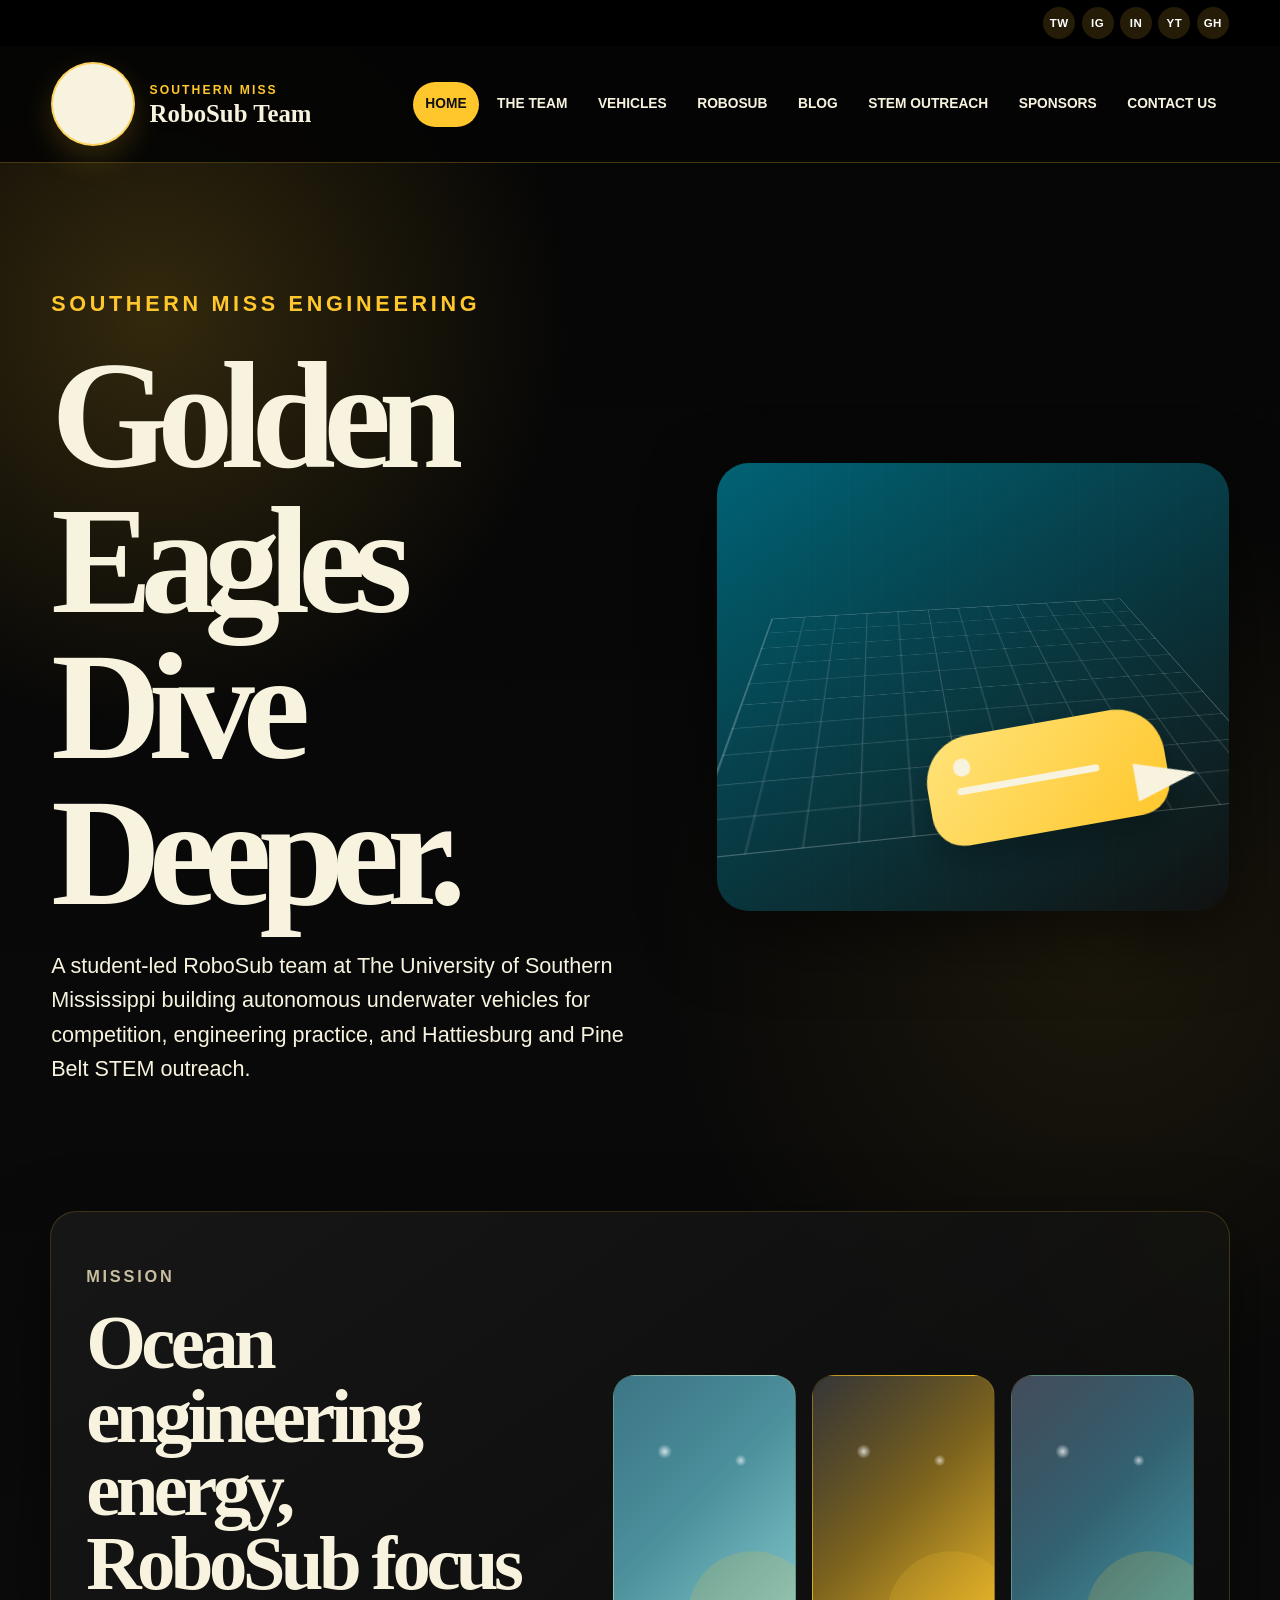
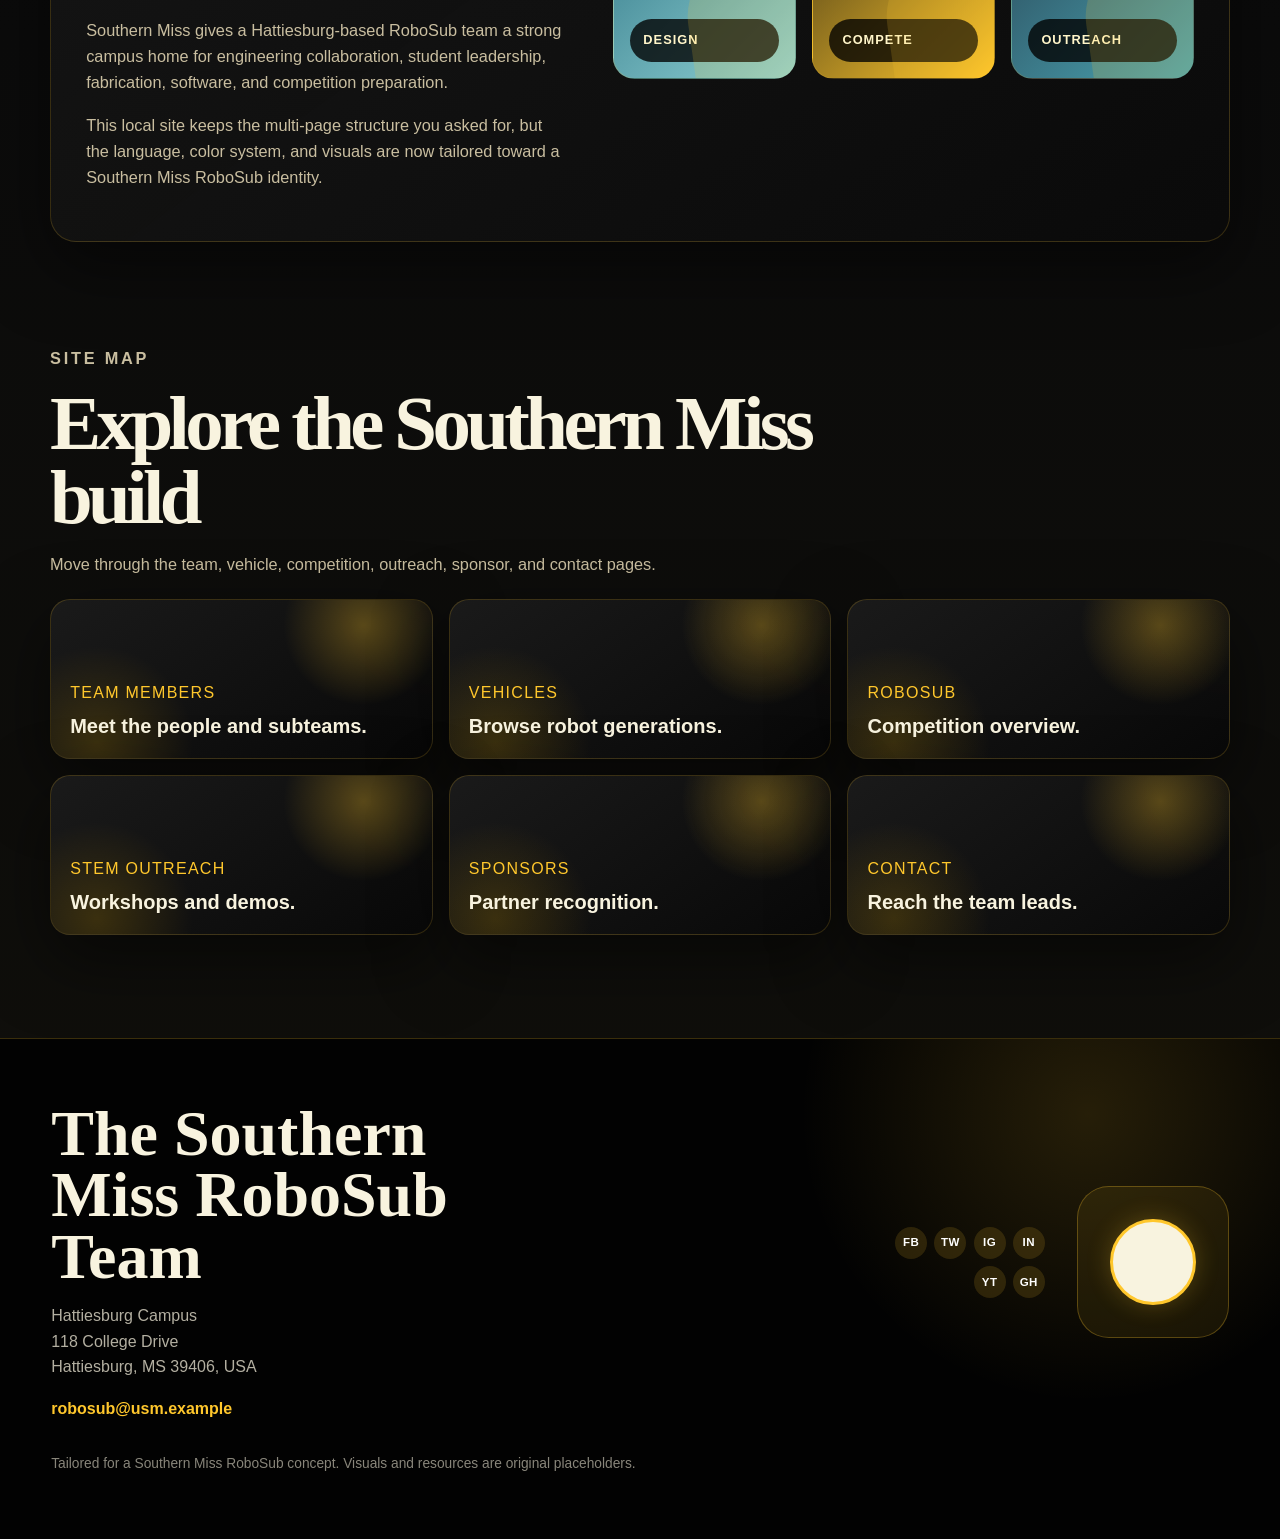
==== index.html @ 74eb5251 "Initial Southern Miss RoboSub website" ====
<!DOCTYPE html>
<html lang="en">
<head>
  <meta charset="UTF-8">
  <meta name="viewport" content="width=device-width, initial-scale=1.0">
  <title>Home | Southern Miss RoboSub Team</title>
  <link rel="icon" type="image/png" href="assets/usm-robotics-favicon.png">
  <link rel="apple-touch-icon" href="assets/usm-robotics-favicon.png">
  <link rel="stylesheet" href="CSS/style.css">
</head>
<body>
  <header class="site-header">
    <div class="social-strip" aria-label="Social links">
      <a href="#" aria-label="Twitter">TW</a>
      <a href="#" aria-label="Instagram">IG</a>
      <a href="#" aria-label="LinkedIn">IN</a>
      <a href="#" aria-label="YouTube">YT</a>
      <a href="#" aria-label="GitHub">GH</a>
    </div>
    <div class="brand-bar">
      <a class="brand" href="index.html">
        <span class="brand-mark"><img src="assets/usm-robotics-logo.png" alt="Robotics and Intelligence Machines Club logo"></span>
        <span><span class="brand-kicker">Southern Miss</span><span class="brand-name">RoboSub Team</span></span>
      </a>
      <nav class="main-nav" aria-label="Primary navigation">
        <a class="active" href="index.html">Home</a>
        <div class="nav-group">
          <a href="team.html">The Team</a>
          <div class="dropdown">
            <a href="team.html">Team Members</a>
            <a href="mechanical.html">Mechanical Team</a>
            <a href="navionics.html">Navionics Team</a>
            <a href="software.html">Software Team</a>
            <a href="business.html">Business Team</a>
          </div>
        </div>
        <a href="vehicles.html">Vehicles</a>
        <a href="robosub.html">RoboSub</a>
        <a href="blog.html">Blog</a>
        <a href="stem-outreach.html">STEM Outreach</a>
        <a href="sponsors.html">Sponsors</a>
        <a href="contact.html">Contact Us</a>
      </nav>
    </div>
  </header>

  <main>
    <section class="hero">
      <div class="hero-copy">
        <p class="eyebrow">Southern Miss engineering</p>
        <h1>Golden Eagles Dive Deeper.</h1>
        <p>A student-led RoboSub team at The University of Southern Mississippi building autonomous underwater vehicles for competition, engineering practice, and Hattiesburg and Pine Belt STEM outreach.</p>
      </div>
      <div class="hero-panel" aria-hidden="true">
        <div class="pool-grid"></div>
        <div class="submarine-card"><span class="sub-dot"></span><span class="sub-line"></span><span class="sub-fin"></span></div>
      </div>
    </section>

    <section class="content-section intro-section">
      <div class="section-copy">
        <p class="eyebrow">Mission</p>
        <h2>Ocean engineering energy, RoboSub focus</h2>
        <p>Southern Miss gives a Hattiesburg-based RoboSub team a strong campus home for engineering collaboration, student leadership, fabrication, software, and competition preparation.</p>
        <p>This local site keeps the multi-page structure you asked for, but the language, color system, and visuals are now tailored toward a Southern Miss RoboSub identity.</p>
      </div>
      <div class="feature-grid" aria-label="Team focus areas">
        <article class="feature-card image-card image-card-a"><span>Design</span></article>
        <article class="feature-card image-card image-card-b"><span>Compete</span></article>
        <article class="feature-card image-card image-card-c"><span>Outreach</span></article>
      </div>
    </section>

    <section class="gallery-section">
      <div class="gallery-intro">
        <p class="eyebrow">Site map</p>
        <h2>Explore the Southern Miss build</h2>
        <p>Move through the team, vehicle, competition, outreach, sponsor, and contact pages.</p>
      </div>
      <div class="page-card-grid">
        <a class="page-card" href="team.html"><span>Team Members</span><strong>Meet the people and subteams.</strong></a>
        <a class="page-card" href="vehicles.html"><span>Vehicles</span><strong>Browse robot generations.</strong></a>
        <a class="page-card" href="robosub.html"><span>RoboSub</span><strong>Competition overview.</strong></a>
        <a class="page-card" href="stem-outreach.html"><span>STEM Outreach</span><strong>Workshops and demos.</strong></a>
        <a class="page-card" href="sponsors.html"><span>Sponsors</span><strong>Partner recognition.</strong></a>
        <a class="page-card" href="contact.html"><span>Contact</span><strong>Reach the team leads.</strong></a>
      </div>
    </section>
  </main>

  <footer class="site-footer">
    <div class="footer-card">
      <div>
        <h2>The Southern Miss RoboSub Team</h2>
        <address>Hattiesburg Campus<br>118 College Drive<br>Hattiesburg, MS 39406, USA</address>
        <a href="mailto:robosub@usm.example">robosub@usm.example</a>
      </div>
      <div class="footer-socials" aria-label="Footer social links">
        <a href="#">FB</a><a href="#">TW</a><a href="#">IG</a><a href="#">IN</a><a href="#">YT</a><a href="#">GH</a>
      </div>
      <div class="footer-logo" aria-hidden="true"><span></span></div>
    </div>
    <p class="credit">Tailored for a Southern Miss RoboSub concept. Visuals and resources are original placeholders.</p>
  </footer>
</body>
</html>
---- CSS/style.css ----
:root {
  --ink: #f8f3df;
  --muted: #c9bea0;
  --paper: #0b0b0b;
  --panel: #181818;
  --red: #ffc72c;
  --red-deep: #b88a00;
  --blue: #2d2a1f;
  --aqua: #f5d86a;
  --gold: #ffc72c;
  --shadow: 0 24px 70px rgba(0, 0, 0, 0.5);
  --radius: 26px;
  --font-display: "Georgia Pro", Georgia, "Times New Roman", serif;
  --font-tech: "Bahnschrift", "Aptos Display", "Trebuchet MS", sans-serif;
  --font-body: "Aptos", "Segoe UI", "Trebuchet MS", sans-serif;
}

* {
  box-sizing: border-box;
}

html {
  scroll-behavior: smooth;
}

body {
  margin: 0;
  color: var(--ink);
  font-family: var(--font-body);
  background:
    radial-gradient(circle at 12% 10%, rgba(255, 199, 44, 0.18), transparent 26rem),
    radial-gradient(circle at 86% 30%, rgba(255, 199, 44, 0.08), transparent 28rem),
    linear-gradient(180deg, #050505 0%, var(--paper) 52%, #11100b 100%);
  line-height: 1.6;
}

a {
  color: inherit;
  text-decoration: none;
}

.site-header {
  position: sticky;
  top: 0;
  z-index: 20;
  background: rgba(5, 5, 5, 0.92);
  border-bottom: 1px solid rgba(255, 199, 44, 0.26);
  backdrop-filter: blur(18px);
}

.social-strip {
  display: flex;
  justify-content: flex-end;
  gap: 0.4rem;
  padding: 0.45rem clamp(1rem, 4vw, 4.5rem);
  background: #000000;
}

.social-strip a,
.footer-socials a {
  display: grid;
  width: 2rem;
  height: 2rem;
  place-items: center;
  border-radius: 999px;
  color: white;
  font-family: var(--font-tech);
  font-size: 0.72rem;
  font-weight: 700;
  letter-spacing: 0.04em;
  background: rgba(255, 199, 44, 0.14);
  transition: transform 160ms ease, background 160ms ease;
}

.social-strip a:hover,
.footer-socials a:hover {
  transform: translateY(-2px);
  background: var(--red);
  color: #080808;
}

.brand-bar {
  display: flex;
  align-items: center;
  justify-content: space-between;
  gap: 2rem;
  padding: 1rem clamp(1rem, 4vw, 4.5rem);
}

.brand {
  display: flex;
  align-items: center;
  gap: 0.9rem;
  min-width: 16rem;
}

.brand-mark {
  position: relative;
  display: block;
  flex: 0 0 auto;
  width: 5.25rem;
  height: 5.25rem;
  overflow: hidden;
  border: 2px solid rgba(255, 199, 44, 0.7);
  border-radius: 999px;
  background: #f8f3df;
  box-shadow: 0 12px 30px rgba(255, 199, 44, 0.18);
}

.brand-mark img {
  display: block;
  width: 100%;
  height: 100%;
  object-fit: cover;
  transform: scale(1.18);
  transform-origin: center;
}

.brand-kicker,
.eyebrow {
  display: block;
  color: var(--gold);
  font-family: var(--font-tech);
  font-size: 0.76rem;
  font-weight: 700;
  letter-spacing: 0.17em;
  text-transform: uppercase;
}

.brand-name {
  display: block;
  font-family: var(--font-display);
  font-size: clamp(1.1rem, 2vw, 1.55rem);
  font-weight: 700;
  line-height: 1.1;
}

.main-nav {
  display: flex;
  flex-wrap: wrap;
  align-items: center;
  justify-content: flex-end;
  gap: 0.35rem;
  font-size: 0.86rem;
  font-weight: 700;
  text-transform: uppercase;
}

.main-nav > a,
.nav-group > a {
  display: inline-flex;
  padding: 0.7rem 0.78rem;
  border-radius: 999px;
  color: #f8f3df;
}

.main-nav a:hover,
.main-nav .active {
  color: #111111;
  background: var(--red);
}

.nav-group {
  position: relative;
}

.dropdown {
  position: absolute;
  top: 100%;
  left: 0;
  display: grid;
  min-width: 13rem;
  padding: 0.55rem;
  border-radius: 1rem;
  border: 1px solid rgba(255, 199, 44, 0.22);
  background: #111111;
  box-shadow: var(--shadow);
  opacity: 0;
  pointer-events: none;
  transform: translateY(0.6rem);
  transition: opacity 160ms ease, transform 160ms ease;
}

.dropdown a {
  padding: 0.6rem 0.75rem;
  border-radius: 0.75rem;
  color: var(--ink);
  text-transform: none;
}

.nav-group:hover .dropdown,
.nav-group:focus-within .dropdown {
  opacity: 1;
  pointer-events: auto;
  transform: translateY(0);
}

main {
  overflow: hidden;
}

.hero {
  display: grid;
  grid-template-columns: minmax(0, 1fr) minmax(20rem, 0.85fr);
  gap: clamp(2rem, 5vw, 5rem);
  align-items: center;
  min-height: 34rem;
  padding: clamp(4rem, 8vw, 8rem) clamp(1rem, 4vw, 4.5rem);
}

.hero h1,
.section-copy h2,
.gallery-intro h2,
.footer-card h2 {
  margin: 0;
  font-family: var(--font-display);
  font-weight: 700;
  line-height: 0.96;
}

.hero h1 {
  max-width: 10ch;
  font-size: clamp(4rem, 12vw, 9.5rem);
  letter-spacing: -0.08em;
}

.hero p {
  max-width: 43rem;
  font-size: clamp(1.05rem, 2vw, 1.35rem);
}

.hero-panel {
  position: relative;
  min-height: 28rem;
  border-radius: 2rem;
  background:
    linear-gradient(145deg, rgba(0, 107, 127, 0.92), rgba(17, 17, 17, 0.92)),
    repeating-linear-gradient(90deg, transparent 0 2rem, rgba(255, 255, 255, 0.1) 2rem 2.06rem);
  box-shadow: var(--shadow);
  overflow: hidden;
}

.pool-grid {
  position: absolute;
  inset: 2rem;
  border: 1px solid rgba(255, 255, 255, 0.25);
  background-image:
    linear-gradient(rgba(255, 255, 255, 0.18) 1px, transparent 1px),
    linear-gradient(90deg, rgba(255, 255, 255, 0.18) 1px, transparent 1px);
  background-size: 2.4rem 2.4rem;
  transform: perspective(36rem) rotateX(58deg) rotateZ(-8deg);
}

.submarine-card {
  position: absolute;
  right: 12%;
  bottom: 18%;
  width: 15rem;
  height: 6.8rem;
  border-radius: 3rem 3rem 2rem 2rem;
  background: linear-gradient(135deg, #ffe37a, var(--gold));
  box-shadow: 0 18px 35px rgba(0, 0, 0, 0.28);
  transform: rotate(-10deg);
}

.sub-dot,
.sub-line,
.sub-fin {
  position: absolute;
  display: block;
  background: var(--ink);
}

.sub-dot {
  top: 1.4rem;
  left: 1.8rem;
  width: 1.1rem;
  height: 1.1rem;
  border-radius: 999px;
}

.sub-line {
  top: 3.2rem;
  left: 1.8rem;
  width: 9rem;
  height: 0.45rem;
  border-radius: 999px;
}

.sub-fin {
  right: -1.7rem;
  bottom: 0.85rem;
  width: 3.8rem;
  height: 2.4rem;
  clip-path: polygon(0 0, 100% 50%, 0 100%);
}

.content-section,
.gallery-section {
  width: min(1180px, calc(100% - 2rem));
  margin: 0 auto clamp(4rem, 8vw, 7rem);
}

.content-section {
  display: grid;
  grid-template-columns: minmax(0, 0.9fr) minmax(18rem, 1.1fr);
  gap: clamp(1.5rem, 4vw, 4rem);
  align-items: center;
  padding: clamp(1.3rem, 3vw, 2.2rem);
  border: 1px solid rgba(255, 199, 44, 0.18);
  border-radius: var(--radius);
  background:
    linear-gradient(145deg, rgba(24, 24, 24, 0.94), rgba(10, 10, 10, 0.88)),
    radial-gradient(circle at 100% 0%, rgba(255, 199, 44, 0.12), transparent 16rem);
  box-shadow: var(--shadow);
}

.section-copy h2,
.gallery-intro h2 {
  margin-top: 0.25rem;
  font-size: clamp(2.3rem, 6vw, 5.2rem);
  letter-spacing: -0.06em;
}

.section-copy p,
.gallery-intro p {
  color: var(--muted);
  font-size: 1.02rem;
}

.text-link {
  display: inline-flex;
  margin-top: 0.7rem;
  color: var(--red);
  font-weight: 800;
  border-bottom: 2px solid currentColor;
}

.feature-grid {
  display: grid;
  grid-template-columns: repeat(3, minmax(0, 1fr));
  gap: 1rem;
}

.feature-grid.stacked {
  grid-template-columns: 1fr;
}

.feature-card {
  min-height: 19rem;
}

.stacked .feature-card {
  min-height: 9rem;
}

.image-card,
.event-visual,
.gallery-art {
  position: relative;
  overflow: hidden;
  border-radius: 1.35rem;
  border: 1px solid rgba(255, 199, 44, 0.16);
  background: #171717;
  isolation: isolate;
}

.image-card::before,
.event-visual::before,
.gallery-art::before {
  content: "";
  position: absolute;
  inset: 0;
  background:
    radial-gradient(circle at 28% 25%, rgba(255, 255, 255, 0.75), transparent 0.45rem),
    radial-gradient(circle at 70% 28%, rgba(255, 255, 255, 0.65), transparent 0.36rem),
    linear-gradient(135deg, rgba(255, 255, 255, 0.16), transparent 45%);
  z-index: -1;
}

.image-card::after,
.event-visual::after,
.gallery-art::after {
  content: "";
  position: absolute;
  right: -14%;
  bottom: -12%;
  width: 72%;
  height: 54%;
  border-radius: 999px 999px 0 0;
  background: rgba(255, 199, 44, 0.16);
  transform: rotate(-8deg);
}

.image-card span {
  position: absolute;
  left: 1rem;
  right: 1rem;
  bottom: 1rem;
  padding: 0.7rem 0.85rem;
  border-radius: 999px;
  color: #fff5c9;
  font-family: var(--font-tech);
  font-size: 0.8rem;
  font-weight: 700;
  letter-spacing: 0.08em;
  text-transform: uppercase;
  background: rgba(0, 0, 0, 0.78);
}

.image-card-a,
.image-card-d,
.art-one,
.art-eight {
  background: linear-gradient(135deg, #195d70, #8fd3d6);
}

.image-card-b,
.image-card-e,
.art-two,
.art-nine {
  background: linear-gradient(135deg, #111111, #ffc72c);
}

.image-card-c,
.image-card-f,
.art-three,
.art-ten {
  background: linear-gradient(135deg, #202b3c, #4aa4b2);
}

.gallery-intro {
  max-width: 48rem;
  margin-bottom: 1.4rem;
}

.gallery-grid {
  display: grid;
  grid-auto-flow: dense;
  grid-auto-rows: 11rem;
  grid-template-columns: repeat(4, minmax(0, 1fr));
  gap: 1rem;
}

.gallery-item {
  position: relative;
  min-height: 0;
  margin: 0;
  border-radius: 1.2rem;
  border: 1px solid rgba(255, 199, 44, 0.14);
  background: #131313;
  box-shadow: var(--shadow);
}

.gallery-item.tall {
  grid-row: span 2;
}

.gallery-item.wide {
  grid-column: span 2;
}

.gallery-art {
  width: 100%;
  height: 100%;
  border-radius: 1.2rem;
}

.gallery-item figcaption {
  position: absolute;
  left: 0.8rem;
  right: 0.8rem;
  bottom: 0.8rem;
  padding: 0.55rem 0.7rem;
  border-radius: 999px;
  color: #fff5c9;
  font-weight: 800;
  background: rgba(0, 0, 0, 0.78);
  backdrop-filter: blur(12px);
}

.art-four,
.art-eleven {
  background: linear-gradient(135deg, #ffe37a, #111111);
}

.art-five,
.art-twelve {
  background: linear-gradient(135deg, #26374a, #1f7a8c);
}

.art-six,
.art-thirteen {
  background: linear-gradient(135deg, #f1f4ed, #9bd7da);
}

.art-seven {
  background: linear-gradient(135deg, #111111, #d8a900);
}

.event-section {
  grid-template-columns: minmax(0, 0.82fr) minmax(18rem, 1fr);
}

.event-section.reverse {
  grid-template-columns: minmax(18rem, 1fr) minmax(0, 0.82fr);
}

.event-section.reverse .section-copy {
  grid-column: 2;
  grid-row: 1;
}

.event-visual {
  min-height: 22rem;
}

.maker-visual {
  background:
    radial-gradient(circle at 22% 70%, #f8d47c 0 10%, transparent 10.5%),
    radial-gradient(circle at 72% 28%, #ffffff 0 9%, transparent 9.5%),
    linear-gradient(135deg, #111111, #006b7f);
}

.hattiesburg-visual {
  background:
    linear-gradient(90deg, rgba(255, 255, 255, 0.16) 1px, transparent 1px),
    linear-gradient(rgba(255, 255, 255, 0.16) 1px, transparent 1px),
    linear-gradient(135deg, #0e3141, #1f7a8c 55%, #f3c568);
  background-size: 2rem 2rem, 2rem 2rem, auto;
}

.site-footer {
  padding: clamp(2rem, 5vw, 4rem) clamp(1rem, 4vw, 4.5rem);
  color: #f8f3df;
  border-top: 1px solid rgba(255, 199, 44, 0.22);
  background:
    radial-gradient(circle at 85% 15%, rgba(255, 199, 44, 0.14), transparent 18rem),
    #020202;
}

.footer-card {
  display: grid;
  grid-template-columns: 1fr auto auto;
  gap: 2rem;
  align-items: center;
  width: min(1180px, 100%);
  margin: 0 auto;
}

.footer-card h2 {
  max-width: 16ch;
  font-size: clamp(2rem, 5vw, 4.3rem);
}

address {
  margin: 1rem 0;
  color: rgba(248, 243, 223, 0.72);
  font-style: normal;
}

.footer-card a[href^="mailto"] {
  color: var(--gold);
  font-weight: 800;
}

.footer-socials {
  display: flex;
  flex-wrap: wrap;
  justify-content: flex-end;
  gap: 0.45rem;
  max-width: 10rem;
}

.footer-logo {
  display: grid;
  width: 9.5rem;
  height: 9.5rem;
  place-items: center;
  border: 1px solid rgba(255, 199, 44, 0.28);
  border-radius: 2rem;
  background: rgba(255, 199, 44, 0.08);
}

.footer-logo span {
  display: block;
  width: 5.4rem;
  height: 5.4rem;
  border: 0.2rem solid var(--gold);
  border-radius: 999px;
  background: url("../assets/usm-robotics-logo.png") center / 118% no-repeat #f8f3df;
  box-shadow: 0 0 24px rgba(255, 199, 44, 0.24);
}

.credit {
  width: min(1180px, 100%);
  margin: 2rem auto 0;
  color: rgba(248, 243, 223, 0.55);
  font-size: 0.86rem;
}

.page-hero {
  min-height: 28rem;
}

.page-hero h1 {
  max-width: 12ch;
}

.people-panel,
.mechanical-panel,
.navionics-panel,
.software-panel,
.business-panel,
.vehicles-panel,
.robosub-panel,
.blog-panel,
.sponsors-panel,
.contact-panel {
  min-height: 23rem;
}

.people-panel {
  background:
    radial-gradient(circle at 30% 25%, #ffffff 0 5%, transparent 5.5%),
    radial-gradient(circle at 62% 24%, #ffffff 0 5%, transparent 5.5%),
    radial-gradient(circle at 46% 66%, #ffffff 0 7%, transparent 7.5%),
    linear-gradient(135deg, #1f7a8c, #111a24);
}

.mechanical-panel {
  background:
    repeating-linear-gradient(45deg, rgba(255, 255, 255, 0.12) 0 0.6rem, transparent 0.6rem 1.2rem),
    linear-gradient(135deg, #111111, #ffc72c);
}

.navionics-panel {
  background:
    radial-gradient(circle at 50% 50%, rgba(255, 255, 255, 0.22) 0 14%, transparent 14.5%),
    repeating-radial-gradient(circle at 50% 50%, rgba(255, 255, 255, 0.2) 0 1px, transparent 1px 1.4rem),
    linear-gradient(135deg, #0e3141, #1f7a8c);
}

.software-panel {
  background:
    linear-gradient(90deg, rgba(255, 255, 255, 0.16) 1px, transparent 1px),
    linear-gradient(rgba(255, 255, 255, 0.16) 1px, transparent 1px),
    linear-gradient(135deg, #121b2b, #4aa4b2);
  background-size: 2rem 2rem, 2rem 2rem, auto;
}

.business-panel {
  background:
    radial-gradient(circle at 25% 30%, #f8d47c 0 12%, transparent 12.5%),
    radial-gradient(circle at 75% 72%, #9bd7da 0 16%, transparent 16.5%),
    linear-gradient(135deg, #111111, #202b3c);
}

.vehicles-panel,
.robosub-panel {
  background:
    linear-gradient(145deg, rgba(31, 122, 140, 0.9), rgba(13, 42, 59, 0.92)),
    repeating-linear-gradient(90deg, transparent 0 2rem, rgba(255, 255, 255, 0.1) 2rem 2.06rem);
}

.blog-panel {
  background:
    linear-gradient(135deg, rgba(255, 255, 255, 0.12) 25%, transparent 25% 50%, rgba(255, 255, 255, 0.12) 50% 75%, transparent 75%),
    linear-gradient(135deg, #ffc72c, #111111);
  background-size: 3rem 3rem, auto;
}

.sponsors-panel {
  background:
    radial-gradient(circle at 18% 22%, rgba(255, 255, 255, 0.8) 0 6%, transparent 6.5%),
    radial-gradient(circle at 72% 32%, rgba(255, 255, 255, 0.55) 0 9%, transparent 9.5%),
    radial-gradient(circle at 54% 76%, rgba(255, 255, 255, 0.65) 0 7%, transparent 7.5%),
    linear-gradient(135deg, #202b3c, #e2b65f);
}

.contact-panel {
  background:
    linear-gradient(90deg, rgba(255, 255, 255, 0.18) 0 12%, transparent 12% 22%),
    linear-gradient(135deg, #006b7f, #111111);
}

.page-card-grid,
.stat-grid,
.mini-roster,
.sponsor-grid,
.post-list {
  display: grid;
  grid-template-columns: repeat(3, minmax(0, 1fr));
  gap: 1rem;
}

.page-card,
.stat-grid article,
.mini-roster article,
.sponsor-grid span,
.post-list article {
  min-height: 10rem;
  padding: 1.2rem;
  border: 1px solid rgba(255, 199, 44, 0.18);
  border-radius: 1.25rem;
  background:
    linear-gradient(145deg, rgba(27, 27, 27, 0.96), rgba(9, 9, 9, 0.94)),
    radial-gradient(circle at 100% 0%, rgba(255, 199, 44, 0.14), transparent 8rem);
  box-shadow: var(--shadow);
}

.page-card {
  display: grid;
  align-content: end;
  overflow: hidden;
  position: relative;
}

.page-card::before {
  content: "";
  position: absolute;
  inset: 0;
  background:
    radial-gradient(circle at 82% 16%, rgba(255, 199, 44, 0.3), transparent 5rem),
    radial-gradient(circle at 12% 90%, rgba(184, 138, 0, 0.24), transparent 6rem);
  z-index: 0;
}

.page-card > * {
  position: relative;
}

.page-card span,
.stat-grid strong,
.sponsor-grid span,
.post-list h3,
.mini-roster h3 {
  color: var(--red);
  font-family: var(--font-tech);
  font-size: 1rem;
  letter-spacing: 0.08em;
  text-transform: uppercase;
}

.page-card strong {
  display: block;
  margin-top: 0.55rem;
  color: var(--ink);
  font-size: 1.25rem;
  line-height: 1.25;
}

.stat-grid article {
  display: grid;
  align-content: center;
}

.stat-grid strong {
  display: block;
  font-size: 1.4rem;
}

.stat-grid span,
.mini-roster p,
.post-list p,
.contact-list p {
  color: var(--muted);
}

.mini-roster span {
  display: block;
  width: 4.5rem;
  height: 4.5rem;
  border-radius: 999px;
  background: linear-gradient(135deg, var(--gold), #111111);
}

.sponsor-grid span {
  display: grid;
  min-height: 7rem;
  place-items: center;
  color: var(--ink);
  background:
    linear-gradient(135deg, rgba(255, 199, 44, 0.16), rgba(255, 199, 44, 0.04)),
    radial-gradient(circle at 50% 50%, rgba(255, 199, 44, 0.22), transparent 60%),
    #111111;
}

.post-list article {
  min-height: 14rem;
}

.post-list h3 {
  color: var(--ink);
  font-size: 1.35rem;
}

.contact-section {
  grid-template-columns: minmax(18rem, 1fr) minmax(0, 0.85fr);
  align-items: start;
}

.contact-form {
  display: grid;
  grid-template-columns: repeat(2, minmax(0, 1fr));
  gap: 1rem;
}

.contact-form label {
  display: grid;
  gap: 0.35rem;
  color: var(--muted);
  font-weight: 700;
}

.contact-form .full,
.contact-form button {
  grid-column: 1 / -1;
}

.contact-form input,
.contact-form textarea {
  width: 100%;
  border: 1px solid rgba(255, 199, 44, 0.28);
  border-radius: 0.9rem;
  padding: 0.85rem 1rem;
  color: var(--ink);
  font: inherit;
  background: rgba(0, 0, 0, 0.44);
}

.contact-form button {
  justify-self: start;
  border: 0;
  border-radius: 999px;
  padding: 0.9rem 1.4rem;
  color: #080808;
  font: inherit;
  font-weight: 800;
  background: var(--red);
  cursor: pointer;
}

.contact-list {
  display: grid;
  gap: 0.6rem;
  margin-top: 1rem;
}

@media (max-width: 980px) {
  .brand-bar,
  .footer-card {
    align-items: flex-start;
    flex-direction: column;
  }

  .brand-bar {
    display: grid;
  }

  .main-nav {
    justify-content: flex-start;
  }

  .hero,
  .content-section,
  .event-section,
  .event-section.reverse {
    grid-template-columns: 1fr;
  }

  .event-section.reverse .section-copy {
    grid-column: auto;
    grid-row: auto;
  }

  .gallery-grid {
    grid-template-columns: repeat(2, minmax(0, 1fr));
  }

  .page-card-grid,
  .stat-grid,
  .mini-roster,
  .sponsor-grid,
  .post-list,
  .contact-section {
    grid-template-columns: 1fr;
  }
}

@media (max-width: 640px) {
  .social-strip {
    justify-content: flex-start;
  }

  .brand {
    min-width: 0;
  }

  .main-nav {
    gap: 0.2rem;
    font-size: 0.74rem;
  }

  .main-nav > a,
  .nav-group > a {
    padding: 0.55rem 0.6rem;
  }

  .hero {
    min-height: auto;
    padding-top: 3rem;
  }

  .hero h1 {
    font-size: clamp(3.3rem, 18vw, 5.4rem);
  }

  .hero-panel {
    min-height: 21rem;
  }

  .feature-grid {
    grid-template-columns: 1fr;
  }

  .feature-card,
  .stacked .feature-card,
  .event-visual {
    min-height: 14rem;
  }

  .gallery-grid {
    grid-auto-rows: 10rem;
    grid-template-columns: 1fr;
  }

  .gallery-item.wide {
    grid-column: auto;
  }

  .footer-card {
    display: grid;
    grid-template-columns: 1fr;
  }

  .contact-form {
    grid-template-columns: 1fr;
  }
}
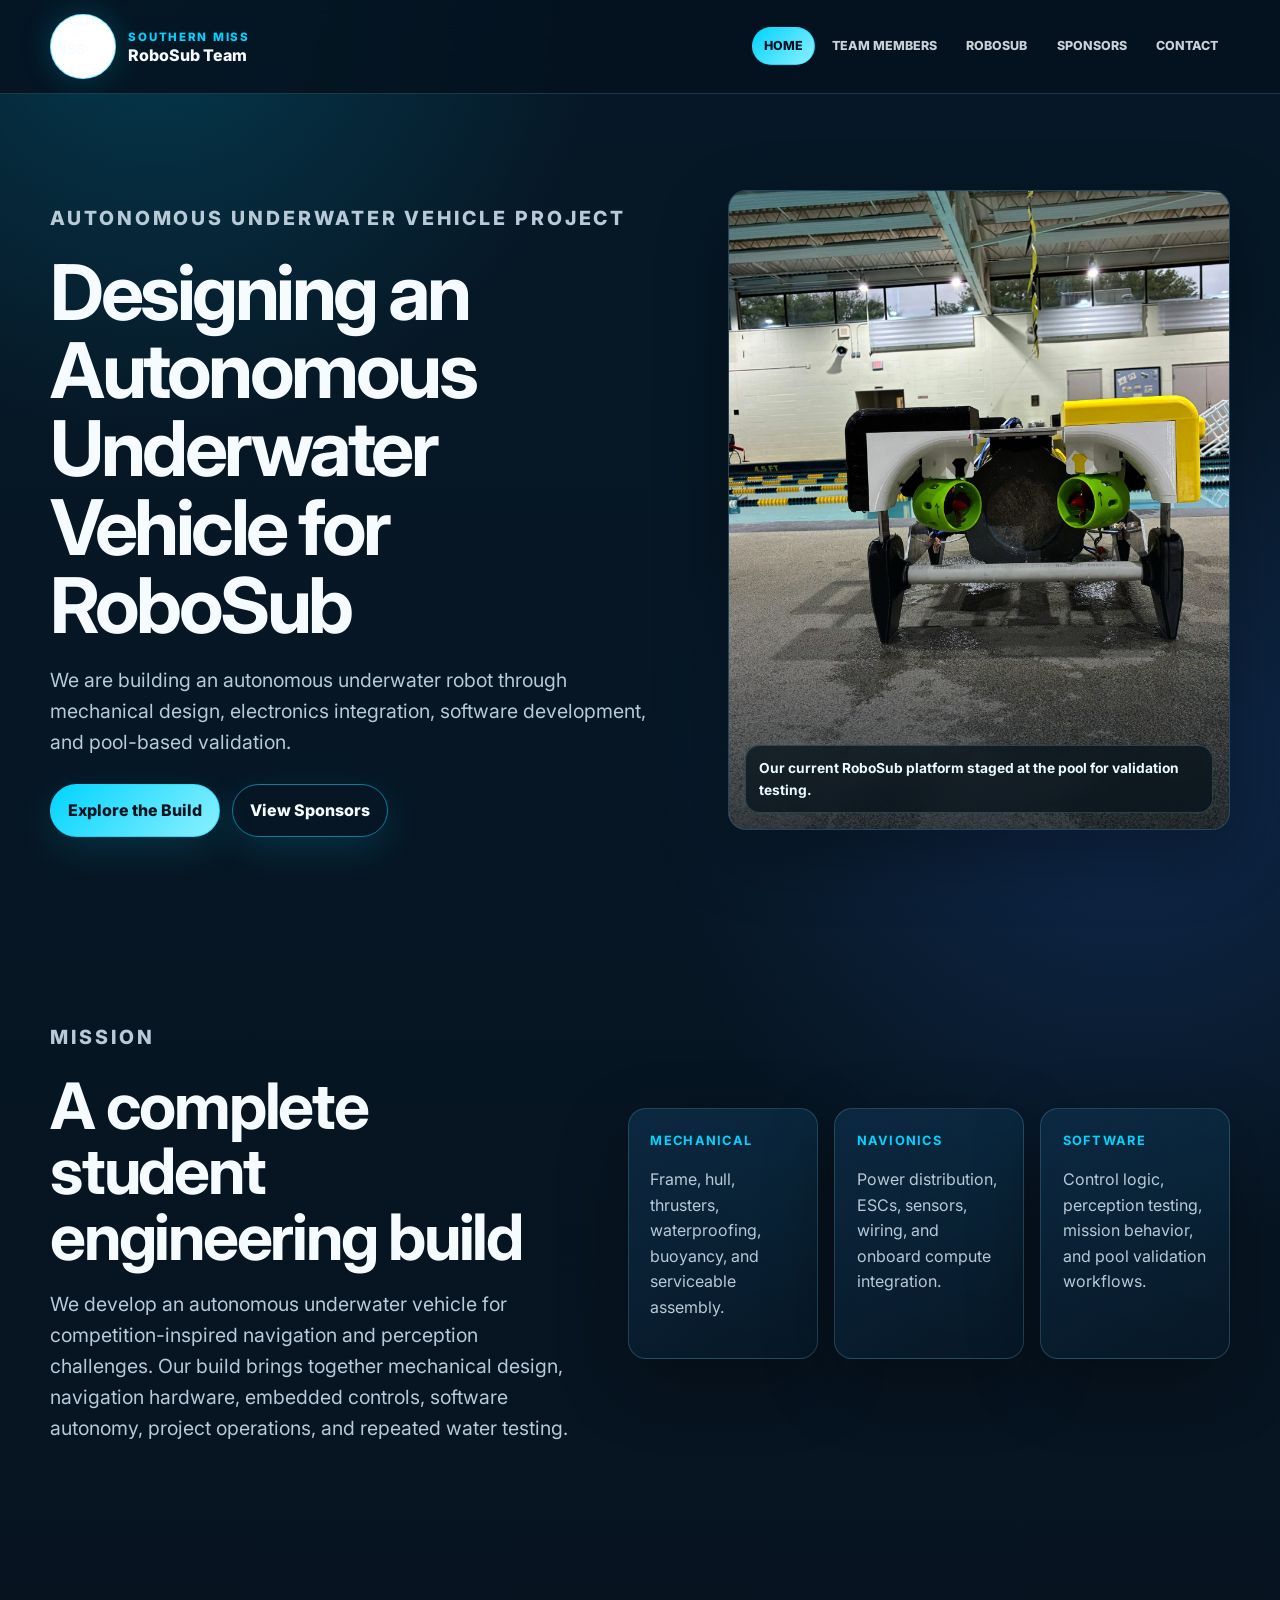
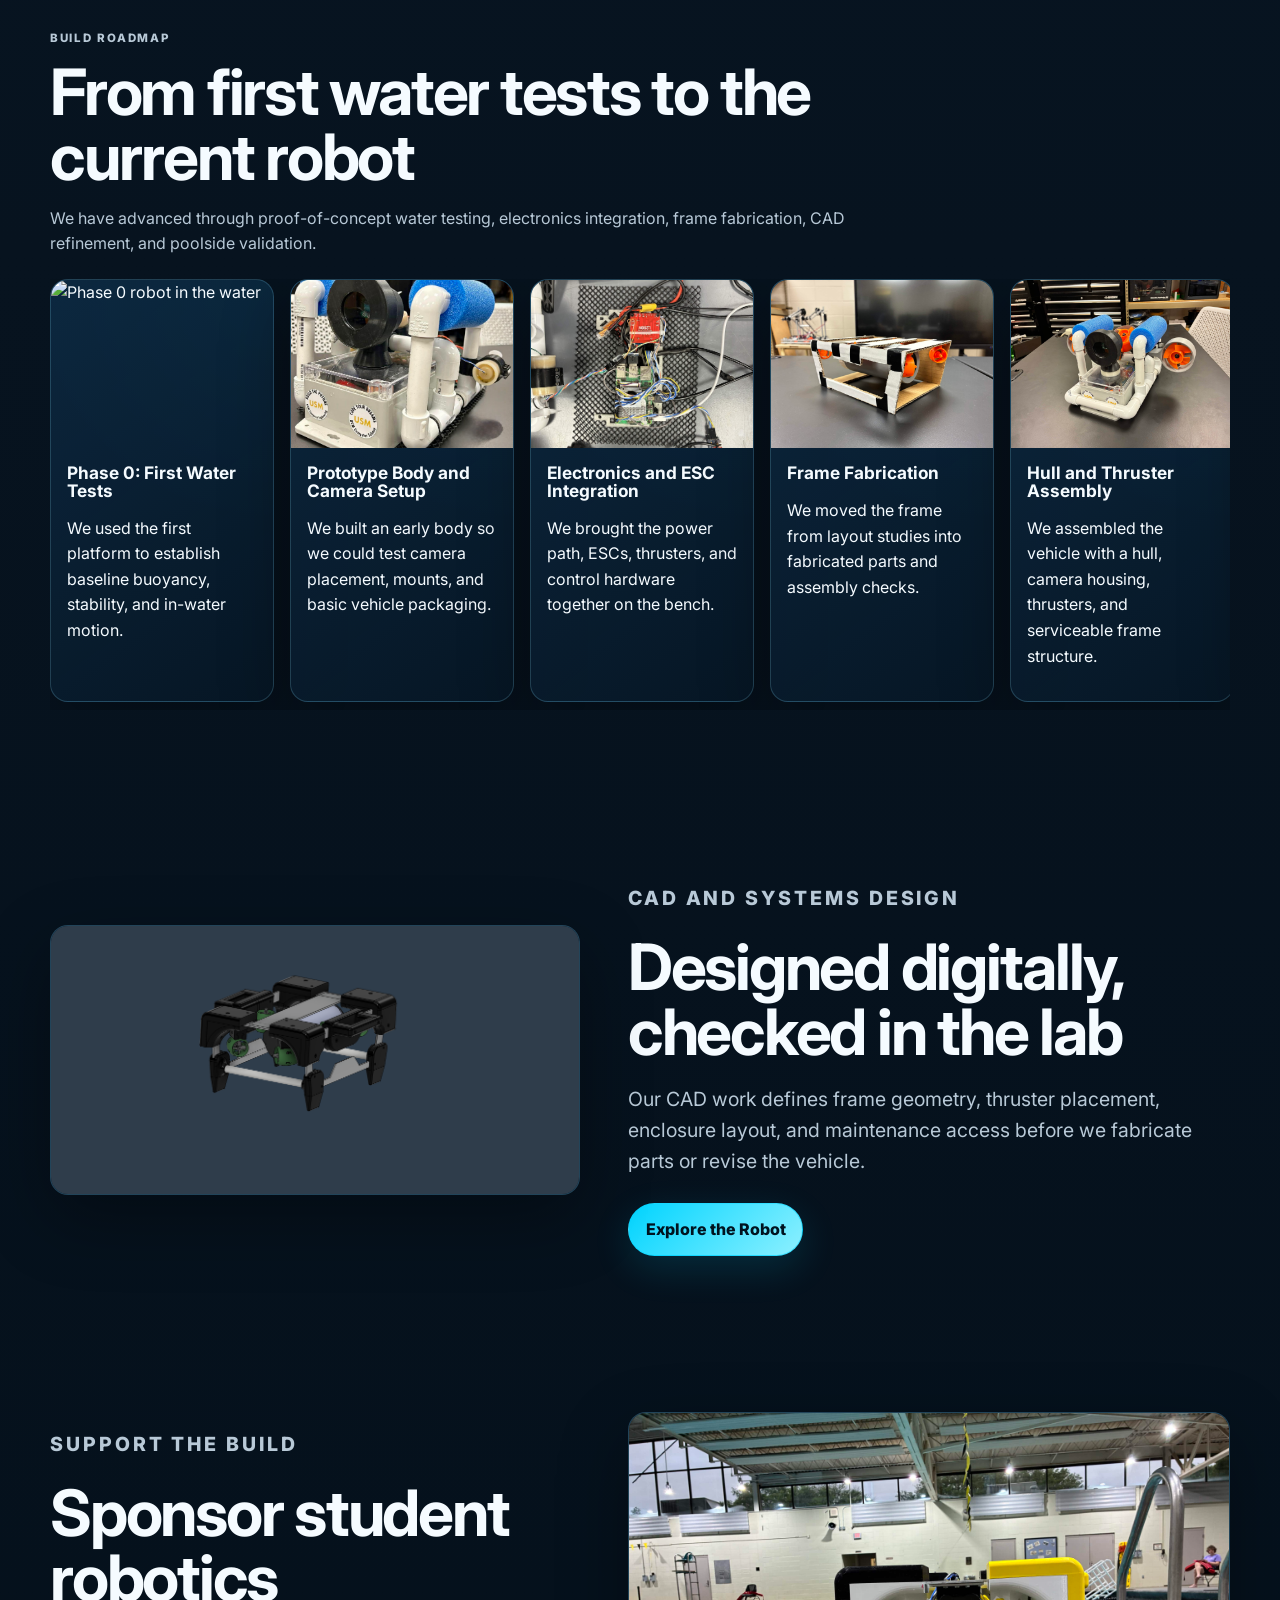
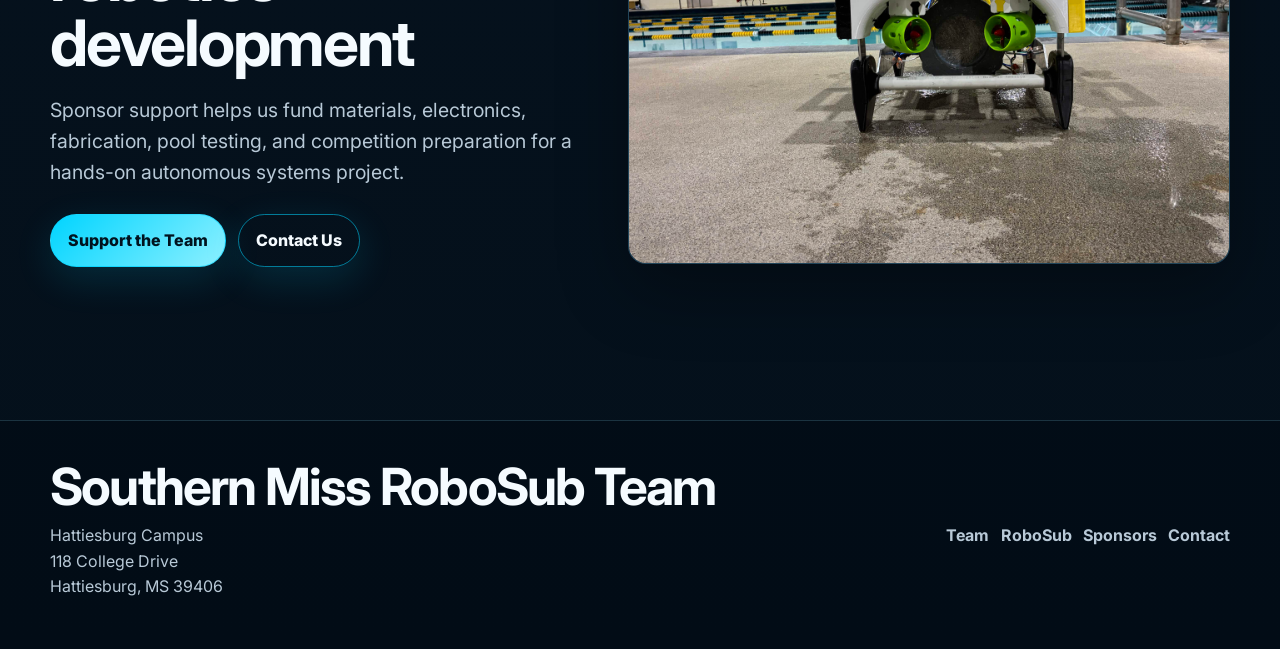
==== commit a437c250: "Rebuild RoboSub website with sorted assets" ====
--- a/index.html
+++ b/index.html
@@ -3,43 +3,24 @@
 <head>
   <meta charset="UTF-8">
   <meta name="viewport" content="width=device-width, initial-scale=1.0">
-  <title>Home | Southern Miss RoboSub Team</title>
+  <title>Southern Miss RoboSub Team</title>
   <link rel="icon" type="image/png" href="assets/usm-robotics-favicon.png">
   <link rel="apple-touch-icon" href="assets/usm-robotics-favicon.png">
-  <link rel="stylesheet" href="CSS/style.css">
+  <link rel="stylesheet" href="CSS/style.css?v=site-modern-11">
 </head>
 <body>
   <header class="site-header">
-    <div class="social-strip" aria-label="Social links">
-      <a href="#" aria-label="Twitter">TW</a>
-      <a href="#" aria-label="Instagram">IG</a>
-      <a href="#" aria-label="LinkedIn">IN</a>
-      <a href="#" aria-label="YouTube">YT</a>
-      <a href="#" aria-label="GitHub">GH</a>
-    </div>
     <div class="brand-bar">
       <a class="brand" href="index.html">
-        <span class="brand-mark"><img src="assets/usm-robotics-logo.png" alt="Robotics and Intelligence Machines Club logo"></span>
+        <span class="brand-mark"><img src="assets/usm-robotics-logo.png" alt="Southern Miss Robotics logo"></span>
         <span><span class="brand-kicker">Southern Miss</span><span class="brand-name">RoboSub Team</span></span>
       </a>
       <nav class="main-nav" aria-label="Primary navigation">
         <a class="active" href="index.html">Home</a>
-        <div class="nav-group">
-          <a href="team.html">The Team</a>
-          <div class="dropdown">
-            <a href="team.html">Team Members</a>
-            <a href="mechanical.html">Mechanical Team</a>
-            <a href="navionics.html">Navionics Team</a>
-            <a href="software.html">Software Team</a>
-            <a href="business.html">Business Team</a>
-          </div>
-        </div>
-        <a href="vehicles.html">Vehicles</a>
+        <a href="team.html">Team Members</a>
         <a href="robosub.html">RoboSub</a>
-        <a href="blog.html">Blog</a>
-        <a href="stem-outreach.html">STEM Outreach</a>
         <a href="sponsors.html">Sponsors</a>
-        <a href="contact.html">Contact Us</a>
+        <a href="contact.html">Contact</a>
       </nav>
     </div>
   </header>
@@ -47,60 +28,82 @@
   <main>
     <section class="hero">
       <div class="hero-copy">
-        <p class="eyebrow">Southern Miss engineering</p>
-        <h1>Golden Eagles Dive Deeper.</h1>
-        <p>A student-led RoboSub team at The University of Southern Mississippi building autonomous underwater vehicles for competition, engineering practice, and Hattiesburg and Pine Belt STEM outreach.</p>
+        <p class="eyebrow">Autonomous underwater vehicle project</p>
+        <h1>Designing an Autonomous Underwater Vehicle for RoboSub</h1>
+        <p>We are building an autonomous underwater robot through mechanical design, electronics integration, software development, and pool-based validation.</p>
+        <div class="actions">
+          <a class="button primary" href="#build-roadmap">Explore the Build</a>
+          <a class="button" href="sponsors.html">View Sponsors</a>
+        </div>
       </div>
-      <div class="hero-panel" aria-hidden="true">
-        <div class="pool-grid"></div>
-        <div class="submarine-card"><span class="sub-dot"></span><span class="sub-line"></span><span class="sub-fin"></span></div>
+      <figure class="hero-media">
+        <img src="assets/images/robosub_website_sorted_assets/01_homepage/home_hero_final_robot_pool_front.jpg" alt="Southern Miss RoboSub robot beside the pool after testing">
+        <figcaption class="caption-chip">Our current RoboSub platform staged at the pool for validation testing.</figcaption>
+      </figure>
+    </section>
+
+    <section class="split-section" aria-labelledby="mission-heading">
+      <div class="section-copy">
+        <p class="eyebrow">Mission</p>
+        <h2 id="mission-heading">A complete student engineering build</h2>
+        <p>We develop an autonomous underwater vehicle for competition-inspired navigation and perception challenges. Our build brings together mechanical design, navigation hardware, embedded controls, software autonomy, project operations, and repeated water testing.</p>
+      </div>
+      <div class="stat-grid">
+        <article class="stat-card"><strong>Mechanical</strong><p>Frame, hull, thrusters, waterproofing, buoyancy, and serviceable assembly.</p></article>
+        <article class="stat-card"><strong>Navionics</strong><p>Power distribution, ESCs, sensors, wiring, and onboard compute integration.</p></article>
+        <article class="stat-card"><strong>Software</strong><p>Control logic, perception testing, mission behavior, and pool validation workflows.</p></article>
       </div>
     </section>
 
-    <section class="content-section intro-section">
-      <div class="section-copy">
-        <p class="eyebrow">Mission</p>
-        <h2>Ocean engineering energy, RoboSub focus</h2>
-        <p>Southern Miss gives a Hattiesburg-based RoboSub team a strong campus home for engineering collaboration, student leadership, fabrication, software, and competition preparation.</p>
-        <p>This local site keeps the multi-page structure you asked for, but the language, color system, and visuals are now tailored toward a Southern Miss RoboSub identity.</p>
+    <section class="roadmap-section" id="build-roadmap">
+      <div class="section-head">
+        <p class="eyebrow">Build roadmap</p>
+        <h2>From first water tests to the current robot</h2>
+        <p>We have advanced through proof-of-concept water testing, electronics integration, frame fabrication, CAD refinement, and poolside validation.</p>
       </div>
-      <div class="feature-grid" aria-label="Team focus areas">
-        <article class="feature-card image-card image-card-a"><span>Design</span></article>
-        <article class="feature-card image-card image-card-b"><span>Compete</span></article>
-        <article class="feature-card image-card image-card-c"><span>Outreach</span></article>
+      <div class="timeline-grid" aria-label="RoboSub build roadmap">
+        <article class="timeline-card"><img loading="lazy" src="assets/images/robosub_website_sorted_assets/02_roadmap_build_journey/roadmap_01_phase0_water_test.png" alt="Phase 0 robot in the water"><div><h3>Phase 0: First Water Tests</h3><p>We used the first platform to establish baseline buoyancy, stability, and in-water motion.</p></div></article>
+        <article class="timeline-card"><img loading="lazy" src="assets/images/robosub_website_sorted_assets/02_roadmap_build_journey/roadmap_02_early_phase_prototype_pvc_camera.jpg" alt="Early PVC prototype with camera setup"><div><h3>Prototype Body and Camera Setup</h3><p>We built an early body so we could test camera placement, mounts, and basic vehicle packaging.</p></div></article>
+        <article class="timeline-card"><img loading="lazy" src="assets/images/robosub_website_sorted_assets/02_roadmap_build_journey/roadmap_03_electronics_thruster_wiring.jpg" alt="Electronics and thruster wiring on a bench"><div><h3>Electronics and ESC Integration</h3><p>We brought the power path, ESCs, thrusters, and control hardware together on the bench.</p></div></article>
+        <article class="timeline-card"><img loading="lazy" src="assets/images/robosub_website_sorted_assets/02_roadmap_build_journey/roadmap_04_frame_side_build.jpg" alt="Side profile of frame fabrication"><div><h3>Frame Fabrication</h3><p>We moved the frame from layout studies into fabricated parts and assembly checks.</p></div></article>
+        <article class="timeline-card"><img loading="lazy" src="assets/images/robosub_website_sorted_assets/02_roadmap_build_journey/roadmap_06_phase1_robot_assembled.jpg" alt="Phase 1 assembled robot"><div><h3>Hull and Thruster Assembly</h3><p>We assembled the vehicle with a hull, camera housing, thrusters, and serviceable frame structure.</p></div></article>
+        <article class="timeline-card"><img loading="lazy" src="assets/images/robosub_website_sorted_assets/02_roadmap_build_journey/roadmap_09_cad_model_done_current_parts.png" alt="Completed CAD model of current robot"><div><h3>CAD Model Finalization</h3><p>We use the CAD model to document the current layout and guide our next mechanical changes.</p></div></article>
+        <article class="timeline-card"><img loading="lazy" src="assets/images/robosub_website_sorted_assets/02_roadmap_build_journey/roadmap_12_final_robot_pool_front.jpg" alt="Current robot poolside front view"><div><h3>Pool Testing and Current Build</h3><p>We test the current robot poolside to evaluate assembly, control response, and readiness for the next build cycle.</p></div></article>
       </div>
     </section>
 
-    <section class="gallery-section">
-      <div class="gallery-intro">
-        <p class="eyebrow">Site map</p>
-        <h2>Explore the Southern Miss build</h2>
-        <p>Move through the team, vehicle, competition, outreach, sponsor, and contact pages.</p>
+    <section class="split-section" aria-labelledby="cad-heading">
+      <figure class="media-card cad-card">
+        <img loading="lazy" src="assets/images/robosub_website_sorted_assets/03_cad_robot_design/cad_08_full_current_robot_cad.png" alt="Full CAD model of the current RoboSub robot">
+      </figure>
+      <div class="section-copy">
+        <p class="eyebrow">CAD and systems design</p>
+        <h2 id="cad-heading">Designed digitally, checked in the lab</h2>
+        <p>Our CAD work defines frame geometry, thruster placement, enclosure layout, and maintenance access before we fabricate parts or revise the vehicle.</p>
+        <div class="actions">
+          <a class="button primary" href="robosub.html">Explore the Robot</a>
+        </div>
       </div>
-      <div class="page-card-grid">
-        <a class="page-card" href="team.html"><span>Team Members</span><strong>Meet the people and subteams.</strong></a>
-        <a class="page-card" href="vehicles.html"><span>Vehicles</span><strong>Browse robot generations.</strong></a>
-        <a class="page-card" href="robosub.html"><span>RoboSub</span><strong>Competition overview.</strong></a>
-        <a class="page-card" href="stem-outreach.html"><span>STEM Outreach</span><strong>Workshops and demos.</strong></a>
-        <a class="page-card" href="sponsors.html"><span>Sponsors</span><strong>Partner recognition.</strong></a>
-        <a class="page-card" href="contact.html"><span>Contact</span><strong>Reach the team leads.</strong></a>
+    </section>
+
+    <section class="split-section" aria-labelledby="sponsor-preview">
+      <div class="section-copy">
+        <p class="eyebrow">Support the build</p>
+        <h2 id="sponsor-preview">Sponsor student robotics development</h2>
+        <p>Sponsor support helps us fund materials, electronics, fabrication, pool testing, and competition preparation for a hands-on autonomous systems project.</p>
+        <div class="actions"><a class="button primary" href="sponsors.html">Support the Team</a><a class="button" href="contact.html">Contact Us</a></div>
       </div>
+      <figure class="media-card">
+        <img loading="lazy" src="assets/images/robosub_website_sorted_assets/06_business_sponsors_contact/general_03_sponsor_ready_robot_pool_front.jpg" alt="Sponsor-ready view of the RoboSub robot at the pool">
+      </figure>
     </section>
   </main>
 
   <footer class="site-footer">
     <div class="footer-card">
-      <div>
-        <h2>The Southern Miss RoboSub Team</h2>
-        <address>Hattiesburg Campus<br>118 College Drive<br>Hattiesburg, MS 39406, USA</address>
-        <a href="mailto:robosub@usm.example">robosub@usm.example</a>
-      </div>
-      <div class="footer-socials" aria-label="Footer social links">
-        <a href="#">FB</a><a href="#">TW</a><a href="#">IG</a><a href="#">IN</a><a href="#">YT</a><a href="#">GH</a>
-      </div>
-      <div class="footer-logo" aria-hidden="true"><span></span></div>
+      <div><h2>Southern Miss RoboSub Team</h2><address>Hattiesburg Campus<br>118 College Drive<br>Hattiesburg, MS 39406</address></div>
+      <nav class="footer-links" aria-label="Footer navigation"><a href="team.html">Team</a><a href="robosub.html">RoboSub</a><a href="sponsors.html">Sponsors</a><a href="contact.html">Contact</a></nav>
     </div>
-    <p class="credit">Tailored for a Southern Miss RoboSub concept. Visuals and resources are original placeholders.</p>
   </footer>
 </body>
 </html>
--- a/CSS/style.css
+++ b/CSS/style.css
@@ -1,18 +1,20 @@
+@import url("https://fonts.googleapis.com/css2?family=Inter:wght@400;500;600;700;800&display=swap");
+
 :root {
-  --ink: #f8f3df;
-  --muted: #c9bea0;
-  --paper: #0b0b0b;
-  --panel: #181818;
-  --red: #ffc72c;
-  --red-deep: #b88a00;
-  --blue: #2d2a1f;
-  --aqua: #f5d86a;
+  --bg: #061827;
+  --bg-2: #0b2239;
+  --panel: rgba(10, 34, 55, 0.76);
+  --panel-strong: rgba(13, 43, 69, 0.92);
+  --line: rgba(137, 225, 255, 0.2);
+  --text: #f5fbff;
+  --muted: #b8c9d7;
+  --aqua: #00d4ff;
+  --aqua-2: #23c4d9;
+  --blue: #367cff;
   --gold: #ffc72c;
-  --shadow: 0 24px 70px rgba(0, 0, 0, 0.5);
-  --radius: 26px;
-  --font-display: "Georgia Pro", Georgia, "Times New Roman", serif;
-  --font-tech: "Bahnschrift", "Aptos Display", "Trebuchet MS", sans-serif;
-  --font-body: "Aptos", "Segoe UI", "Trebuchet MS", sans-serif;
+  --shadow: 0 24px 70px rgba(0, 0, 0, 0.32);
+  --radius: 18px;
+  --max: 1180px;
 }
 
 * {
@@ -25,13 +27,23 @@
 
 body {
   margin: 0;
-  color: var(--ink);
-  font-family: var(--font-body);
+  min-width: 320px;
+  color: var(--text);
+  font-family: Inter, system-ui, -apple-system, BlinkMacSystemFont, "Segoe UI", sans-serif;
   background:
-    radial-gradient(circle at 12% 10%, rgba(255, 199, 44, 0.18), transparent 26rem),
-    radial-gradient(circle at 86% 30%, rgba(255, 199, 44, 0.08), transparent 28rem),
-    linear-gradient(180deg, #050505 0%, var(--paper) 52%, #11100b 100%);
+    radial-gradient(circle at 12% 0%, rgba(0, 212, 255, 0.18), transparent 28rem),
+    radial-gradient(circle at 88% 20%, rgba(54, 124, 255, 0.18), transparent 30rem),
+    linear-gradient(180deg, var(--bg) 0%, #07131f 48%, #04101b 100%);
   line-height: 1.6;
+}
+
+img,
+video {
+  max-width: 100%;
+}
+
+figure {
+  margin: 0;
 }
 
 a {
@@ -42,909 +54,696 @@
 .site-header {
   position: sticky;
   top: 0;
-  z-index: 20;
-  background: rgba(5, 5, 5, 0.92);
-  border-bottom: 1px solid rgba(255, 199, 44, 0.26);
-  backdrop-filter: blur(18px);
-}
-
-.social-strip {
-  display: flex;
-  justify-content: flex-end;
-  gap: 0.4rem;
-  padding: 0.45rem clamp(1rem, 4vw, 4.5rem);
-  background: #000000;
-}
-
-.social-strip a,
-.footer-socials a {
-  display: grid;
-  width: 2rem;
-  height: 2rem;
-  place-items: center;
-  border-radius: 999px;
-  color: white;
-  font-family: var(--font-tech);
-  font-size: 0.72rem;
-  font-weight: 700;
-  letter-spacing: 0.04em;
-  background: rgba(255, 199, 44, 0.14);
-  transition: transform 160ms ease, background 160ms ease;
-}
-
-.social-strip a:hover,
-.footer-socials a:hover {
-  transform: translateY(-2px);
-  background: var(--red);
-  color: #080808;
+  z-index: 50;
+  border-bottom: 1px solid rgba(137, 225, 255, 0.18);
+  background: rgba(5, 18, 31, 0.86);
+  backdrop-filter: blur(20px);
 }
 
 .brand-bar {
   display: flex;
   align-items: center;
   justify-content: space-between;
-  gap: 2rem;
-  padding: 1rem clamp(1rem, 4vw, 4.5rem);
+  gap: 1.5rem;
+  width: min(var(--max), calc(100% - 2rem));
+  margin: 0 auto;
+  padding: 0.85rem 0;
 }
 
 .brand {
+  display: inline-flex;
+  align-items: center;
+  gap: 0.8rem;
+  min-width: max-content;
+}
+
+.brand-mark {
+  display: grid;
+  width: 4.1rem;
+  height: 4.1rem;
+  place-items: center;
+  overflow: hidden;
+  border: 1px solid rgba(0, 212, 255, 0.55);
+  border-radius: 999px;
+  background: #ffffff;
+  box-shadow: 0 0 32px rgba(0, 212, 255, 0.2);
+}
+
+.brand-mark img {
+  width: 118%;
+  height: 118%;
+  object-fit: contain;
+  transform: translateY(-9px) scale(1.12);
+}
+
+.brand-kicker,
+.eyebrow {
+  display: block;
+  color: var(--aqua);
+  font-size: 0.72rem;
+  font-weight: 800;
+  letter-spacing: 0.15em;
+  text-transform: uppercase;
+}
+
+.brand-name {
+  display: block;
+  font-size: 1rem;
+  font-weight: 800;
+  line-height: 1.15;
+}
+
+.main-nav {
   display: flex;
+  flex-wrap: wrap;
+  justify-content: flex-end;
+  gap: 0.3rem;
+  font-size: 0.78rem;
+  font-weight: 800;
+  text-transform: uppercase;
+}
+
+.main-nav a {
+  display: inline-flex;
   align-items: center;
-  gap: 0.9rem;
-  min-width: 16rem;
-}
-
-.brand-mark {
+  min-height: 2.25rem;
+  padding: 0.5rem 0.7rem;
+  border: 1px solid transparent;
+  border-radius: 999px;
+  color: rgba(245, 251, 255, 0.82);
+}
+
+.main-nav a:hover,
+.main-nav .active {
+  border-color: rgba(0, 212, 255, 0.52);
+  color: #00131f;
+  background: linear-gradient(135deg, var(--aqua), #8df0ff);
+}
+
+.section,
+.hero,
+.page-hero,
+.split-section,
+.gallery-section,
+.roadmap-section,
+.cta-section,
+.contact-section {
+  width: min(var(--max), calc(100% - 2rem));
+  margin: 0 auto;
+}
+
+.hero {
+  display: grid;
+  grid-template-columns: minmax(0, 1.1fr) minmax(20rem, 0.9fr);
+  gap: clamp(2rem, 5vw, 5rem);
+  align-items: center;
+  min-height: calc(100vh - 5.2rem);
+  padding: clamp(3rem, 7vw, 6.5rem) 0;
+}
+
+.hero-copy,
+.page-hero-copy {
+  max-width: 47rem;
+}
+
+h1,
+h2,
+h3,
+p {
+  overflow-wrap: anywhere;
+}
+
+h1,
+h2,
+h3 {
+  margin: 0;
+  line-height: 1.02;
+}
+
+h1 {
+  margin-top: 0.55rem;
+  font-size: clamp(2.8rem, 6vw, 5rem);
+  letter-spacing: -0.045em;
+}
+
+h2 {
+  margin-top: 0.45rem;
+  font-size: clamp(2rem, 5vw, 4rem);
+  letter-spacing: -0.035em;
+}
+
+h3 {
+  font-size: 1.08rem;
+}
+
+.hero p,
+.page-hero p,
+.section-copy p {
+  color: var(--muted);
+  font-size: clamp(1rem, 1.8vw, 1.22rem);
+}
+
+.actions {
+  display: flex;
+  flex-wrap: wrap;
+  gap: 0.8rem;
+  margin-top: 1.6rem;
+}
+
+.button {
+  display: inline-flex;
+  align-items: center;
+  justify-content: center;
+  min-height: 2.8rem;
+  padding: 0.78rem 1.05rem;
+  border: 1px solid rgba(0, 212, 255, 0.55);
+  border-radius: 999px;
+  color: var(--text);
+  font-weight: 800;
+  box-shadow: 0 12px 38px rgba(0, 212, 255, 0.14);
+}
+
+.button.primary {
+  color: #00131f;
+  background: linear-gradient(135deg, var(--aqua), #8df0ff);
+}
+
+.button:hover,
+.card-link:hover,
+.image-card:hover {
+  transform: translateY(-2px);
+}
+
+.hero-media,
+.page-hero-media,
+.media-card,
+.image-card {
   position: relative;
-  display: block;
-  flex: 0 0 auto;
-  width: 5.25rem;
-  height: 5.25rem;
   overflow: hidden;
-  border: 2px solid rgba(255, 199, 44, 0.7);
-  border-radius: 999px;
-  background: #f8f3df;
-  box-shadow: 0 12px 30px rgba(255, 199, 44, 0.18);
-}
-
-.brand-mark img {
+  border: 1px solid var(--line);
+  border-radius: var(--radius);
+  background: var(--panel);
+  box-shadow: var(--shadow);
+  transition: transform 180ms ease, border-color 180ms ease;
+}
+
+.hero-media {
+  min-height: clamp(24rem, 52vw, 40rem);
+}
+
+.hero-media img,
+.page-hero-media img,
+.media-card img,
+.image-card img {
   display: block;
   width: 100%;
   height: 100%;
   object-fit: cover;
-  transform: scale(1.18);
-  transform-origin: center;
-}
-
-.brand-kicker,
-.eyebrow {
-  display: block;
-  color: var(--gold);
-  font-family: var(--font-tech);
-  font-size: 0.76rem;
-  font-weight: 700;
-  letter-spacing: 0.17em;
-  text-transform: uppercase;
-}
-
-.brand-name {
-  display: block;
-  font-family: var(--font-display);
-  font-size: clamp(1.1rem, 2vw, 1.55rem);
-  font-weight: 700;
-  line-height: 1.1;
-}
-
-.main-nav {
-  display: flex;
-  flex-wrap: wrap;
-  align-items: center;
-  justify-content: flex-end;
-  gap: 0.35rem;
-  font-size: 0.86rem;
-  font-weight: 700;
-  text-transform: uppercase;
-}
-
-.main-nav > a,
-.nav-group > a {
-  display: inline-flex;
-  padding: 0.7rem 0.78rem;
-  border-radius: 999px;
-  color: #f8f3df;
-}
-
-.main-nav a:hover,
-.main-nav .active {
-  color: #111111;
-  background: var(--red);
-}
-
-.nav-group {
-  position: relative;
-}
-
-.dropdown {
+}
+
+.hero-media img,
+.page-hero-media img {
   position: absolute;
-  top: 100%;
-  left: 0;
-  display: grid;
-  min-width: 13rem;
-  padding: 0.55rem;
-  border-radius: 1rem;
-  border: 1px solid rgba(255, 199, 44, 0.22);
-  background: #111111;
-  box-shadow: var(--shadow);
-  opacity: 0;
-  pointer-events: none;
-  transform: translateY(0.6rem);
-  transition: opacity 160ms ease, transform 160ms ease;
-}
-
-.dropdown a {
-  padding: 0.6rem 0.75rem;
-  border-radius: 0.75rem;
-  color: var(--ink);
-  text-transform: none;
-}
-
-.nav-group:hover .dropdown,
-.nav-group:focus-within .dropdown {
-  opacity: 1;
-  pointer-events: auto;
-  transform: translateY(0);
-}
-
-main {
-  overflow: hidden;
-}
-
-.hero {
-  display: grid;
-  grid-template-columns: minmax(0, 1fr) minmax(20rem, 0.85fr);
-  gap: clamp(2rem, 5vw, 5rem);
-  align-items: center;
-  min-height: 34rem;
-  padding: clamp(4rem, 8vw, 8rem) clamp(1rem, 4vw, 4.5rem);
-}
-
-.hero h1,
-.section-copy h2,
-.gallery-intro h2,
-.footer-card h2 {
-  margin: 0;
-  font-family: var(--font-display);
-  font-weight: 700;
-  line-height: 0.96;
-}
-
-.hero h1 {
-  max-width: 10ch;
-  font-size: clamp(4rem, 12vw, 9.5rem);
-  letter-spacing: -0.08em;
-}
-
-.hero p {
-  max-width: 43rem;
-  font-size: clamp(1.05rem, 2vw, 1.35rem);
-}
-
-.hero-panel {
-  position: relative;
-  min-height: 28rem;
-  border-radius: 2rem;
-  background:
-    linear-gradient(145deg, rgba(0, 107, 127, 0.92), rgba(17, 17, 17, 0.92)),
-    repeating-linear-gradient(90deg, transparent 0 2rem, rgba(255, 255, 255, 0.1) 2rem 2.06rem);
-  box-shadow: var(--shadow);
-  overflow: hidden;
-}
-
-.pool-grid {
-  position: absolute;
-  inset: 2rem;
-  border: 1px solid rgba(255, 255, 255, 0.25);
-  background-image:
-    linear-gradient(rgba(255, 255, 255, 0.18) 1px, transparent 1px),
-    linear-gradient(90deg, rgba(255, 255, 255, 0.18) 1px, transparent 1px);
-  background-size: 2.4rem 2.4rem;
-  transform: perspective(36rem) rotateX(58deg) rotateZ(-8deg);
-}
-
-.submarine-card {
-  position: absolute;
-  right: 12%;
-  bottom: 18%;
-  width: 15rem;
-  height: 6.8rem;
-  border-radius: 3rem 3rem 2rem 2rem;
-  background: linear-gradient(135deg, #ffe37a, var(--gold));
-  box-shadow: 0 18px 35px rgba(0, 0, 0, 0.28);
-  transform: rotate(-10deg);
-}
-
-.sub-dot,
-.sub-line,
-.sub-fin {
-  position: absolute;
-  display: block;
-  background: var(--ink);
-}
-
-.sub-dot {
-  top: 1.4rem;
-  left: 1.8rem;
-  width: 1.1rem;
-  height: 1.1rem;
-  border-radius: 999px;
-}
-
-.sub-line {
-  top: 3.2rem;
-  left: 1.8rem;
-  width: 9rem;
-  height: 0.45rem;
-  border-radius: 999px;
-}
-
-.sub-fin {
-  right: -1.7rem;
-  bottom: 0.85rem;
-  width: 3.8rem;
-  height: 2.4rem;
-  clip-path: polygon(0 0, 100% 50%, 0 100%);
-}
-
-.content-section,
-.gallery-section {
-  width: min(1180px, calc(100% - 2rem));
-  margin: 0 auto clamp(4rem, 8vw, 7rem);
-}
-
-.content-section {
-  display: grid;
-  grid-template-columns: minmax(0, 0.9fr) minmax(18rem, 1.1fr);
-  gap: clamp(1.5rem, 4vw, 4rem);
-  align-items: center;
-  padding: clamp(1.3rem, 3vw, 2.2rem);
-  border: 1px solid rgba(255, 199, 44, 0.18);
-  border-radius: var(--radius);
-  background:
-    linear-gradient(145deg, rgba(24, 24, 24, 0.94), rgba(10, 10, 10, 0.88)),
-    radial-gradient(circle at 100% 0%, rgba(255, 199, 44, 0.12), transparent 16rem);
-  box-shadow: var(--shadow);
-}
-
-.section-copy h2,
-.gallery-intro h2 {
-  margin-top: 0.25rem;
-  font-size: clamp(2.3rem, 6vw, 5.2rem);
-  letter-spacing: -0.06em;
-}
-
-.section-copy p,
-.gallery-intro p {
-  color: var(--muted);
-  font-size: 1.02rem;
-}
-
-.text-link {
-  display: inline-flex;
-  margin-top: 0.7rem;
-  color: var(--red);
-  font-weight: 800;
-  border-bottom: 2px solid currentColor;
-}
-
-.feature-grid {
-  display: grid;
-  grid-template-columns: repeat(3, minmax(0, 1fr));
-  gap: 1rem;
-}
-
-.feature-grid.stacked {
-  grid-template-columns: 1fr;
-}
-
-.feature-card {
-  min-height: 19rem;
-}
-
-.stacked .feature-card {
-  min-height: 9rem;
-}
-
-.image-card,
-.event-visual,
-.gallery-art {
-  position: relative;
-  overflow: hidden;
-  border-radius: 1.35rem;
-  border: 1px solid rgba(255, 199, 44, 0.16);
-  background: #171717;
-  isolation: isolate;
-}
-
-.image-card::before,
-.event-visual::before,
-.gallery-art::before {
+  inset: 0;
+}
+
+.hero-media::after,
+.page-hero-media::after {
   content: "";
   position: absolute;
   inset: 0;
-  background:
-    radial-gradient(circle at 28% 25%, rgba(255, 255, 255, 0.75), transparent 0.45rem),
-    radial-gradient(circle at 70% 28%, rgba(255, 255, 255, 0.65), transparent 0.36rem),
-    linear-gradient(135deg, rgba(255, 255, 255, 0.16), transparent 45%);
-  z-index: -1;
-}
-
-.image-card::after,
-.event-visual::after,
-.gallery-art::after {
-  content: "";
-  position: absolute;
-  right: -14%;
-  bottom: -12%;
-  width: 72%;
-  height: 54%;
-  border-radius: 999px 999px 0 0;
-  background: rgba(255, 199, 44, 0.16);
-  transform: rotate(-8deg);
-}
-
-.image-card span {
+  background: linear-gradient(180deg, transparent 45%, rgba(3, 16, 26, 0.72));
+  pointer-events: none;
+}
+
+.caption-chip {
   position: absolute;
   left: 1rem;
   right: 1rem;
   bottom: 1rem;
+  z-index: 2;
   padding: 0.7rem 0.85rem;
-  border-radius: 999px;
-  color: #fff5c9;
-  font-family: var(--font-tech);
+  border: 1px solid rgba(137, 225, 255, 0.2);
+  border-radius: 0.9rem;
+  color: #e9fbff;
+  font-size: 0.86rem;
+  font-weight: 700;
+  background: rgba(3, 16, 26, 0.72);
+  backdrop-filter: blur(12px);
+}
+
+.split-section,
+.page-hero {
+  display: grid;
+  grid-template-columns: minmax(0, 0.88fr) minmax(20rem, 1fr);
+  gap: clamp(1.5rem, 4vw, 3rem);
+  align-items: center;
+  padding: clamp(3rem, 6vw, 5.5rem) 0;
+}
+
+.page-hero {
+  padding-top: clamp(3rem, 7vw, 6.5rem);
+}
+
+.page-hero-media {
+  min-height: clamp(20rem, 42vw, 32rem);
+}
+
+.glass-card,
+.stat-card,
+.feature-card,
+.timeline-card,
+.tier-card,
+.contact-card {
+  border: 1px solid var(--line);
+  border-radius: var(--radius);
+  background:
+    linear-gradient(145deg, rgba(13, 43, 69, 0.84), rgba(7, 24, 39, 0.74)),
+    radial-gradient(circle at 100% 0%, rgba(0, 212, 255, 0.12), transparent 16rem);
+  box-shadow: var(--shadow);
+}
+
+.glass-card,
+.stat-card,
+.feature-card,
+.tier-card,
+.contact-card {
+  padding: clamp(1rem, 2vw, 1.35rem);
+}
+
+.card-grid,
+.stat-grid,
+.gallery-grid,
+.tier-grid {
+  display: grid;
+  gap: 1rem;
+}
+
+.card-grid,
+.stat-grid {
+  grid-template-columns: repeat(3, minmax(0, 1fr));
+}
+
+.tier-grid {
+  grid-template-columns: repeat(4, minmax(0, 1fr));
+}
+
+.feature-card p,
+.stat-card p,
+.tier-card p,
+.contact-card p {
+  color: var(--muted);
+}
+
+.feature-card strong,
+.stat-card strong,
+.tier-card strong {
+  display: block;
+  color: var(--aqua);
   font-size: 0.8rem;
-  font-weight: 700;
-  letter-spacing: 0.08em;
+  letter-spacing: 0.1em;
   text-transform: uppercase;
-  background: rgba(0, 0, 0, 0.78);
-}
-
-.image-card-a,
-.image-card-d,
-.art-one,
-.art-eight {
-  background: linear-gradient(135deg, #195d70, #8fd3d6);
-}
-
-.image-card-b,
-.image-card-e,
-.art-two,
-.art-nine {
-  background: linear-gradient(135deg, #111111, #ffc72c);
-}
-
-.image-card-c,
-.image-card-f,
-.art-three,
-.art-ten {
-  background: linear-gradient(135deg, #202b3c, #4aa4b2);
-}
-
-.gallery-intro {
-  max-width: 48rem;
+}
+
+.roadmap-section,
+.gallery-section,
+.cta-section {
+  padding: clamp(3rem, 6vw, 5rem) 0;
+}
+
+.section-head {
+  max-width: 50rem;
   margin-bottom: 1.4rem;
 }
 
+.section-head p {
+  color: var(--muted);
+}
+
+.timeline-grid {
+  display: grid;
+  grid-template-columns: repeat(7, minmax(14rem, 1fr));
+  gap: 1rem;
+  overflow-x: auto;
+  padding-bottom: 0.5rem;
+}
+
+.timeline-card {
+  min-width: 14rem;
+  overflow: hidden;
+}
+
+.timeline-card img {
+  display: block;
+  width: 100%;
+  height: 10.5rem;
+  object-fit: cover;
+}
+
+.timeline-card div {
+  padding: 1rem;
+}
+
 .gallery-grid {
-  display: grid;
-  grid-auto-flow: dense;
-  grid-auto-rows: 11rem;
-  grid-template-columns: repeat(4, minmax(0, 1fr));
+  grid-template-columns: repeat(3, minmax(0, 1fr));
+}
+
+.image-card {
+  min-height: 18rem;
+}
+
+.image-card img {
+  aspect-ratio: 4 / 3;
+}
+
+.image-card.tall img {
+  aspect-ratio: 3 / 4;
+}
+
+.image-card.wide {
+  grid-column: span 2;
+}
+
+.image-card.wide img {
+  aspect-ratio: 16 / 9;
+}
+
+.image-card figcaption {
+  padding: 0.9rem 1rem 1rem;
+  color: var(--muted);
+}
+
+.image-card figcaption strong {
+  display: block;
+  color: var(--text);
+}
+
+.cad-card img,
+.contain img {
+  object-fit: contain;
+  padding: clamp(1rem, 3vw, 2rem);
+  background: #2f3d4b;
+}
+
+.video-card {
+  display: grid;
+  grid-template-columns: minmax(0, 1.2fr) minmax(16rem, 0.8fr);
   gap: 1rem;
-}
-
-.gallery-item {
-  position: relative;
-  min-height: 0;
-  margin: 0;
-  border-radius: 1.2rem;
-  border: 1px solid rgba(255, 199, 44, 0.14);
-  background: #131313;
-  box-shadow: var(--shadow);
-}
-
-.gallery-item.tall {
-  grid-row: span 2;
-}
-
-.gallery-item.wide {
-  grid-column: span 2;
-}
-
-.gallery-art {
+  align-items: stretch;
+}
+
+.video-card img {
   width: 100%;
   height: 100%;
-  border-radius: 1.2rem;
-}
-
-.gallery-item figcaption {
-  position: absolute;
-  left: 0.8rem;
-  right: 0.8rem;
-  bottom: 0.8rem;
-  padding: 0.55rem 0.7rem;
-  border-radius: 999px;
-  color: #fff5c9;
+  min-height: 20rem;
+  object-fit: cover;
+  border-radius: calc(var(--radius) - 4px);
+}
+
+.compact-media-section {
+  grid-template-columns: minmax(0, 1fr) minmax(16rem, 0.72fr);
+}
+
+.compact-media {
+  justify-self: center;
+  width: min(100%, 26rem);
+}
+
+.compact-media img {
+  aspect-ratio: 4 / 3;
+}
+
+.current-system-window {
+  display: grid;
+  grid-template-columns: repeat(3, minmax(0, 1fr));
+  gap: 1rem;
+}
+
+.current-system-window .image-card img {
+  aspect-ratio: 4 / 3;
+  object-fit: cover;
+}
+
+.pipeline {
+  display: grid;
+  grid-template-columns: repeat(6, minmax(0, 1fr));
+  gap: 0.7rem;
+}
+
+.pipeline span {
+  display: grid;
+  min-height: 5rem;
+  place-items: center;
+  padding: 0.8rem;
+  border: 1px solid rgba(0, 212, 255, 0.28);
+  border-radius: 0.9rem;
+  color: var(--text);
   font-weight: 800;
-  background: rgba(0, 0, 0, 0.78);
-  backdrop-filter: blur(12px);
-}
-
-.art-four,
-.art-eleven {
-  background: linear-gradient(135deg, #ffe37a, #111111);
-}
-
-.art-five,
-.art-twelve {
-  background: linear-gradient(135deg, #26374a, #1f7a8c);
-}
-
-.art-six,
-.art-thirteen {
-  background: linear-gradient(135deg, #f1f4ed, #9bd7da);
-}
-
-.art-seven {
-  background: linear-gradient(135deg, #111111, #d8a900);
-}
-
-.event-section {
-  grid-template-columns: minmax(0, 0.82fr) minmax(18rem, 1fr);
-}
-
-.event-section.reverse {
-  grid-template-columns: minmax(18rem, 1fr) minmax(0, 0.82fr);
-}
-
-.event-section.reverse .section-copy {
-  grid-column: 2;
-  grid-row: 1;
-}
-
-.event-visual {
-  min-height: 22rem;
-}
-
-.maker-visual {
-  background:
-    radial-gradient(circle at 22% 70%, #f8d47c 0 10%, transparent 10.5%),
-    radial-gradient(circle at 72% 28%, #ffffff 0 9%, transparent 9.5%),
-    linear-gradient(135deg, #111111, #006b7f);
-}
-
-.hattiesburg-visual {
-  background:
-    linear-gradient(90deg, rgba(255, 255, 255, 0.16) 1px, transparent 1px),
-    linear-gradient(rgba(255, 255, 255, 0.16) 1px, transparent 1px),
-    linear-gradient(135deg, #0e3141, #1f7a8c 55%, #f3c568);
-  background-size: 2rem 2rem, 2rem 2rem, auto;
+  text-align: center;
+  background: rgba(0, 212, 255, 0.08);
+}
+
+.contact-form {
+  display: grid;
+  gap: 0.85rem;
+}
+
+.contact-form label {
+  display: grid;
+  gap: 0.35rem;
+  color: var(--muted);
+  font-weight: 700;
+}
+
+.contact-form input,
+.contact-form textarea {
+  width: 100%;
+  border: 1px solid rgba(137, 225, 255, 0.24);
+  border-radius: 0.85rem;
+  padding: 0.85rem 1rem;
+  color: var(--text);
+  font: inherit;
+  background: rgba(2, 15, 25, 0.82);
+}
+
+.contact-form button {
+  justify-self: start;
+  border: 0;
+  cursor: pointer;
+}
+
+.contact-link-list {
+  display: grid;
+  gap: 0.85rem;
+  margin-top: 1rem;
+}
+
+.contact-link-list a,
+.contact-link-list span {
+  display: flex;
+  align-items: center;
+  justify-content: space-between;
+  gap: 1rem;
+  padding: 0.9rem 1rem;
+  border: 1px solid rgba(137, 225, 255, 0.24);
+  border-radius: 0.9rem;
+  color: var(--text);
+  font-weight: 800;
+  background: rgba(0, 212, 255, 0.08);
+}
+
+.contact-link-list small {
+  color: var(--muted);
+  font-weight: 700;
 }
 
 .site-footer {
-  padding: clamp(2rem, 5vw, 4rem) clamp(1rem, 4vw, 4.5rem);
-  color: #f8f3df;
-  border-top: 1px solid rgba(255, 199, 44, 0.22);
-  background:
-    radial-gradient(circle at 85% 15%, rgba(255, 199, 44, 0.14), transparent 18rem),
-    #020202;
+  margin-top: clamp(3rem, 6vw, 5rem);
+  border-top: 1px solid rgba(137, 225, 255, 0.18);
+  background: rgba(2, 12, 21, 0.72);
 }
 
 .footer-card {
   display: grid;
-  grid-template-columns: 1fr auto auto;
-  gap: 2rem;
+  grid-template-columns: minmax(0, 1fr) auto;
+  gap: 1.5rem;
   align-items: center;
-  width: min(1180px, 100%);
+  width: min(var(--max), calc(100% - 2rem));
   margin: 0 auto;
+  padding: 2.4rem 0;
 }
 
 .footer-card h2 {
-  max-width: 16ch;
-  font-size: clamp(2rem, 5vw, 4.3rem);
-}
-
-address {
-  margin: 1rem 0;
-  color: rgba(248, 243, 223, 0.72);
-  font-style: normal;
-}
-
-.footer-card a[href^="mailto"] {
-  color: var(--gold);
-  font-weight: 800;
-}
-
-.footer-socials {
+  margin: 0;
+  font-size: clamp(1.8rem, 4vw, 3.2rem);
+}
+
+.footer-links {
   display: flex;
   flex-wrap: wrap;
   justify-content: flex-end;
-  gap: 0.45rem;
-  max-width: 10rem;
-}
-
-.footer-logo {
-  display: grid;
-  width: 9.5rem;
-  height: 9.5rem;
-  place-items: center;
-  border: 1px solid rgba(255, 199, 44, 0.28);
-  border-radius: 2rem;
-  background: rgba(255, 199, 44, 0.08);
-}
-
-.footer-logo span {
-  display: block;
-  width: 5.4rem;
-  height: 5.4rem;
-  border: 0.2rem solid var(--gold);
-  border-radius: 999px;
-  background: url("../assets/usm-robotics-logo.png") center / 118% no-repeat #f8f3df;
-  box-shadow: 0 0 24px rgba(255, 199, 44, 0.24);
-}
-
-.credit {
-  width: min(1180px, 100%);
-  margin: 2rem auto 0;
-  color: rgba(248, 243, 223, 0.55);
-  font-size: 0.86rem;
-}
-
-.page-hero {
-  min-height: 28rem;
-}
-
-.page-hero h1 {
-  max-width: 12ch;
-}
-
-.people-panel,
-.mechanical-panel,
-.navionics-panel,
-.software-panel,
-.business-panel,
-.vehicles-panel,
-.robosub-panel,
-.blog-panel,
-.sponsors-panel,
-.contact-panel {
-  min-height: 23rem;
-}
-
-.people-panel {
-  background:
-    radial-gradient(circle at 30% 25%, #ffffff 0 5%, transparent 5.5%),
-    radial-gradient(circle at 62% 24%, #ffffff 0 5%, transparent 5.5%),
-    radial-gradient(circle at 46% 66%, #ffffff 0 7%, transparent 7.5%),
-    linear-gradient(135deg, #1f7a8c, #111a24);
-}
-
-.mechanical-panel {
-  background:
-    repeating-linear-gradient(45deg, rgba(255, 255, 255, 0.12) 0 0.6rem, transparent 0.6rem 1.2rem),
-    linear-gradient(135deg, #111111, #ffc72c);
-}
-
-.navionics-panel {
-  background:
-    radial-gradient(circle at 50% 50%, rgba(255, 255, 255, 0.22) 0 14%, transparent 14.5%),
-    repeating-radial-gradient(circle at 50% 50%, rgba(255, 255, 255, 0.2) 0 1px, transparent 1px 1.4rem),
-    linear-gradient(135deg, #0e3141, #1f7a8c);
-}
-
-.software-panel {
-  background:
-    linear-gradient(90deg, rgba(255, 255, 255, 0.16) 1px, transparent 1px),
-    linear-gradient(rgba(255, 255, 255, 0.16) 1px, transparent 1px),
-    linear-gradient(135deg, #121b2b, #4aa4b2);
-  background-size: 2rem 2rem, 2rem 2rem, auto;
-}
-
-.business-panel {
-  background:
-    radial-gradient(circle at 25% 30%, #f8d47c 0 12%, transparent 12.5%),
-    radial-gradient(circle at 75% 72%, #9bd7da 0 16%, transparent 16.5%),
-    linear-gradient(135deg, #111111, #202b3c);
-}
-
-.vehicles-panel,
-.robosub-panel {
-  background:
-    linear-gradient(145deg, rgba(31, 122, 140, 0.9), rgba(13, 42, 59, 0.92)),
-    repeating-linear-gradient(90deg, transparent 0 2rem, rgba(255, 255, 255, 0.1) 2rem 2.06rem);
-}
-
-.blog-panel {
-  background:
-    linear-gradient(135deg, rgba(255, 255, 255, 0.12) 25%, transparent 25% 50%, rgba(255, 255, 255, 0.12) 50% 75%, transparent 75%),
-    linear-gradient(135deg, #ffc72c, #111111);
-  background-size: 3rem 3rem, auto;
-}
-
-.sponsors-panel {
-  background:
-    radial-gradient(circle at 18% 22%, rgba(255, 255, 255, 0.8) 0 6%, transparent 6.5%),
-    radial-gradient(circle at 72% 32%, rgba(255, 255, 255, 0.55) 0 9%, transparent 9.5%),
-    radial-gradient(circle at 54% 76%, rgba(255, 255, 255, 0.65) 0 7%, transparent 7.5%),
-    linear-gradient(135deg, #202b3c, #e2b65f);
-}
-
-.contact-panel {
-  background:
-    linear-gradient(90deg, rgba(255, 255, 255, 0.18) 0 12%, transparent 12% 22%),
-    linear-gradient(135deg, #006b7f, #111111);
-}
-
-.page-card-grid,
-.stat-grid,
-.mini-roster,
-.sponsor-grid,
-.post-list {
-  display: grid;
-  grid-template-columns: repeat(3, minmax(0, 1fr));
-  gap: 1rem;
-}
-
-.page-card,
-.stat-grid article,
-.mini-roster article,
-.sponsor-grid span,
-.post-list article {
-  min-height: 10rem;
-  padding: 1.2rem;
-  border: 1px solid rgba(255, 199, 44, 0.18);
-  border-radius: 1.25rem;
-  background:
-    linear-gradient(145deg, rgba(27, 27, 27, 0.96), rgba(9, 9, 9, 0.94)),
-    radial-gradient(circle at 100% 0%, rgba(255, 199, 44, 0.14), transparent 8rem);
-  box-shadow: var(--shadow);
-}
-
-.page-card {
-  display: grid;
-  align-content: end;
-  overflow: hidden;
-  position: relative;
-}
-
-.page-card::before {
-  content: "";
-  position: absolute;
-  inset: 0;
-  background:
-    radial-gradient(circle at 82% 16%, rgba(255, 199, 44, 0.3), transparent 5rem),
-    radial-gradient(circle at 12% 90%, rgba(184, 138, 0, 0.24), transparent 6rem);
-  z-index: 0;
-}
-
-.page-card > * {
-  position: relative;
-}
-
-.page-card span,
-.stat-grid strong,
-.sponsor-grid span,
-.post-list h3,
-.mini-roster h3 {
-  color: var(--red);
-  font-family: var(--font-tech);
-  font-size: 1rem;
-  letter-spacing: 0.08em;
-  text-transform: uppercase;
-}
-
-.page-card strong {
-  display: block;
-  margin-top: 0.55rem;
-  color: var(--ink);
-  font-size: 1.25rem;
-  line-height: 1.25;
-}
-
-.stat-grid article {
-  display: grid;
-  align-content: center;
-}
-
-.stat-grid strong {
-  display: block;
-  font-size: 1.4rem;
-}
-
-.stat-grid span,
-.mini-roster p,
-.post-list p,
-.contact-list p {
-  color: var(--muted);
-}
-
-.mini-roster span {
-  display: block;
-  width: 4.5rem;
-  height: 4.5rem;
-  border-radius: 999px;
-  background: linear-gradient(135deg, var(--gold), #111111);
-}
-
-.sponsor-grid span {
-  display: grid;
-  min-height: 7rem;
-  place-items: center;
-  color: var(--ink);
-  background:
-    linear-gradient(135deg, rgba(255, 199, 44, 0.16), rgba(255, 199, 44, 0.04)),
-    radial-gradient(circle at 50% 50%, rgba(255, 199, 44, 0.22), transparent 60%),
-    #111111;
-}
-
-.post-list article {
-  min-height: 14rem;
-}
-
-.post-list h3 {
-  color: var(--ink);
-  font-size: 1.35rem;
-}
-
-.contact-section {
-  grid-template-columns: minmax(18rem, 1fr) minmax(0, 0.85fr);
-  align-items: start;
-}
-
-.contact-form {
-  display: grid;
-  grid-template-columns: repeat(2, minmax(0, 1fr));
-  gap: 1rem;
-}
-
-.contact-form label {
-  display: grid;
-  gap: 0.35rem;
+  gap: 0.7rem;
   color: var(--muted);
   font-weight: 700;
 }
 
-.contact-form .full,
-.contact-form button {
-  grid-column: 1 / -1;
-}
-
-.contact-form input,
-.contact-form textarea {
+address {
+  margin: 0.7rem 0;
+  color: var(--muted);
+  font-style: normal;
+}
+
+.team-page {
+  width: min(var(--max), calc(100% - 2rem));
+  margin: 0 auto;
+  padding: clamp(3rem, 6vw, 5rem) 0;
+}
+
+.team-roster-header {
+  margin-bottom: 1.5rem;
+}
+
+.team-roster-grid {
+  display: grid;
+  grid-template-columns: repeat(4, minmax(0, 1fr));
+  gap: 1rem;
+}
+
+.team-member-card {
+  position: relative;
+  min-height: 18rem;
+  margin: 0;
+  overflow: hidden;
+  border: 1px solid var(--line);
+  border-radius: var(--radius);
+  background: var(--panel);
+  box-shadow: var(--shadow);
+}
+
+.team-member-card-wide {
+  grid-column: span 2;
+}
+
+.team-member-card img {
+  display: block;
   width: 100%;
-  border: 1px solid rgba(255, 199, 44, 0.28);
-  border-radius: 0.9rem;
-  padding: 0.85rem 1rem;
-  color: var(--ink);
-  font: inherit;
-  background: rgba(0, 0, 0, 0.44);
-}
-
-.contact-form button {
-  justify-self: start;
-  border: 0;
-  border-radius: 999px;
-  padding: 0.9rem 1.4rem;
-  color: #080808;
-  font: inherit;
+  height: 100%;
+  min-height: 18rem;
+  object-fit: cover;
+}
+
+.team-member-card figcaption {
+  position: absolute;
+  left: 0.7rem;
+  right: 0.7rem;
+  bottom: 0.7rem;
+  padding: 0.65rem 0.75rem;
+  border-radius: 0.8rem;
+  color: var(--text);
+  font-size: 0.86rem;
   font-weight: 800;
-  background: var(--red);
-  cursor: pointer;
-}
-
-.contact-list {
-  display: grid;
-  gap: 0.6rem;
-  margin-top: 1rem;
+  text-align: center;
+  text-transform: uppercase;
+  background: rgba(3, 16, 26, 0.76);
+  backdrop-filter: blur(12px);
 }
 
 @media (max-width: 980px) {
-  .brand-bar,
-  .footer-card {
+  .brand-bar {
     align-items: flex-start;
     flex-direction: column;
   }
 
-  .brand-bar {
-    display: grid;
-  }
-
   .main-nav {
     justify-content: flex-start;
   }
 
   .hero,
-  .content-section,
-  .event-section,
-  .event-section.reverse {
+  .split-section,
+  .page-hero,
+  .video-card {
     grid-template-columns: 1fr;
   }
 
-  .event-section.reverse .section-copy {
-    grid-column: auto;
-    grid-row: auto;
-  }
-
-  .gallery-grid {
+  .hero {
+    min-height: auto;
+  }
+
+  .hero-media,
+  .page-hero-media {
+    min-height: 27rem;
+  }
+
+  .card-grid,
+  .stat-grid,
+  .gallery-grid,
+  .tier-grid {
     grid-template-columns: repeat(2, minmax(0, 1fr));
   }
 
-  .page-card-grid,
-  .stat-grid,
-  .mini-roster,
-  .sponsor-grid,
-  .post-list,
-  .contact-section {
-    grid-template-columns: 1fr;
+  .pipeline {
+    grid-template-columns: repeat(3, minmax(0, 1fr));
+  }
+
+  .team-roster-grid {
+    grid-template-columns: repeat(2, minmax(0, 1fr));
   }
 }
 
 @media (max-width: 640px) {
-  .social-strip {
-    justify-content: flex-start;
+  .brand-bar {
+    width: min(100% - 1rem, var(--max));
   }
 
   .brand {
     min-width: 0;
   }
 
+  .brand-name {
+    font-size: 0.92rem;
+  }
+
   .main-nav {
-    gap: 0.2rem;
-    font-size: 0.74rem;
-  }
-
-  .main-nav > a,
-  .nav-group > a {
-    padding: 0.55rem 0.6rem;
-  }
-
-  .hero {
-    min-height: auto;
-    padding-top: 3rem;
-  }
-
-  .hero h1 {
-    font-size: clamp(3.3rem, 18vw, 5.4rem);
-  }
-
-  .hero-panel {
-    min-height: 21rem;
-  }
-
-  .feature-grid {
+    gap: 0.25rem;
+    font-size: 0.68rem;
+  }
+
+  .main-nav a {
+    min-height: 2rem;
+    padding: 0.42rem 0.55rem;
+  }
+
+  h1 {
+    font-size: clamp(2.5rem, 15vw, 4.1rem);
+  }
+
+  .hero-media,
+  .page-hero-media {
+    min-height: 22rem;
+  }
+
+  .card-grid,
+  .stat-grid,
+  .gallery-grid,
+  .tier-grid,
+  .pipeline {
     grid-template-columns: 1fr;
   }
 
-  .feature-card,
-  .stacked .feature-card,
-  .event-visual {
-    min-height: 14rem;
-  }
-
-  .gallery-grid {
-    grid-auto-rows: 10rem;
+  .image-card.wide,
+  .team-member-card-wide {
+    grid-column: auto;
+  }
+
+  .footer-card {
     grid-template-columns: 1fr;
   }
 
-  .gallery-item.wide {
-    grid-column: auto;
-  }
-
-  .footer-card {
-    display: grid;
+  .footer-links {
+    justify-content: flex-start;
+  }
+
+  .team-roster-grid {
     grid-template-columns: 1fr;
   }
-
-  .contact-form {
-    grid-template-columns: 1fr;
-  }
-}
+}
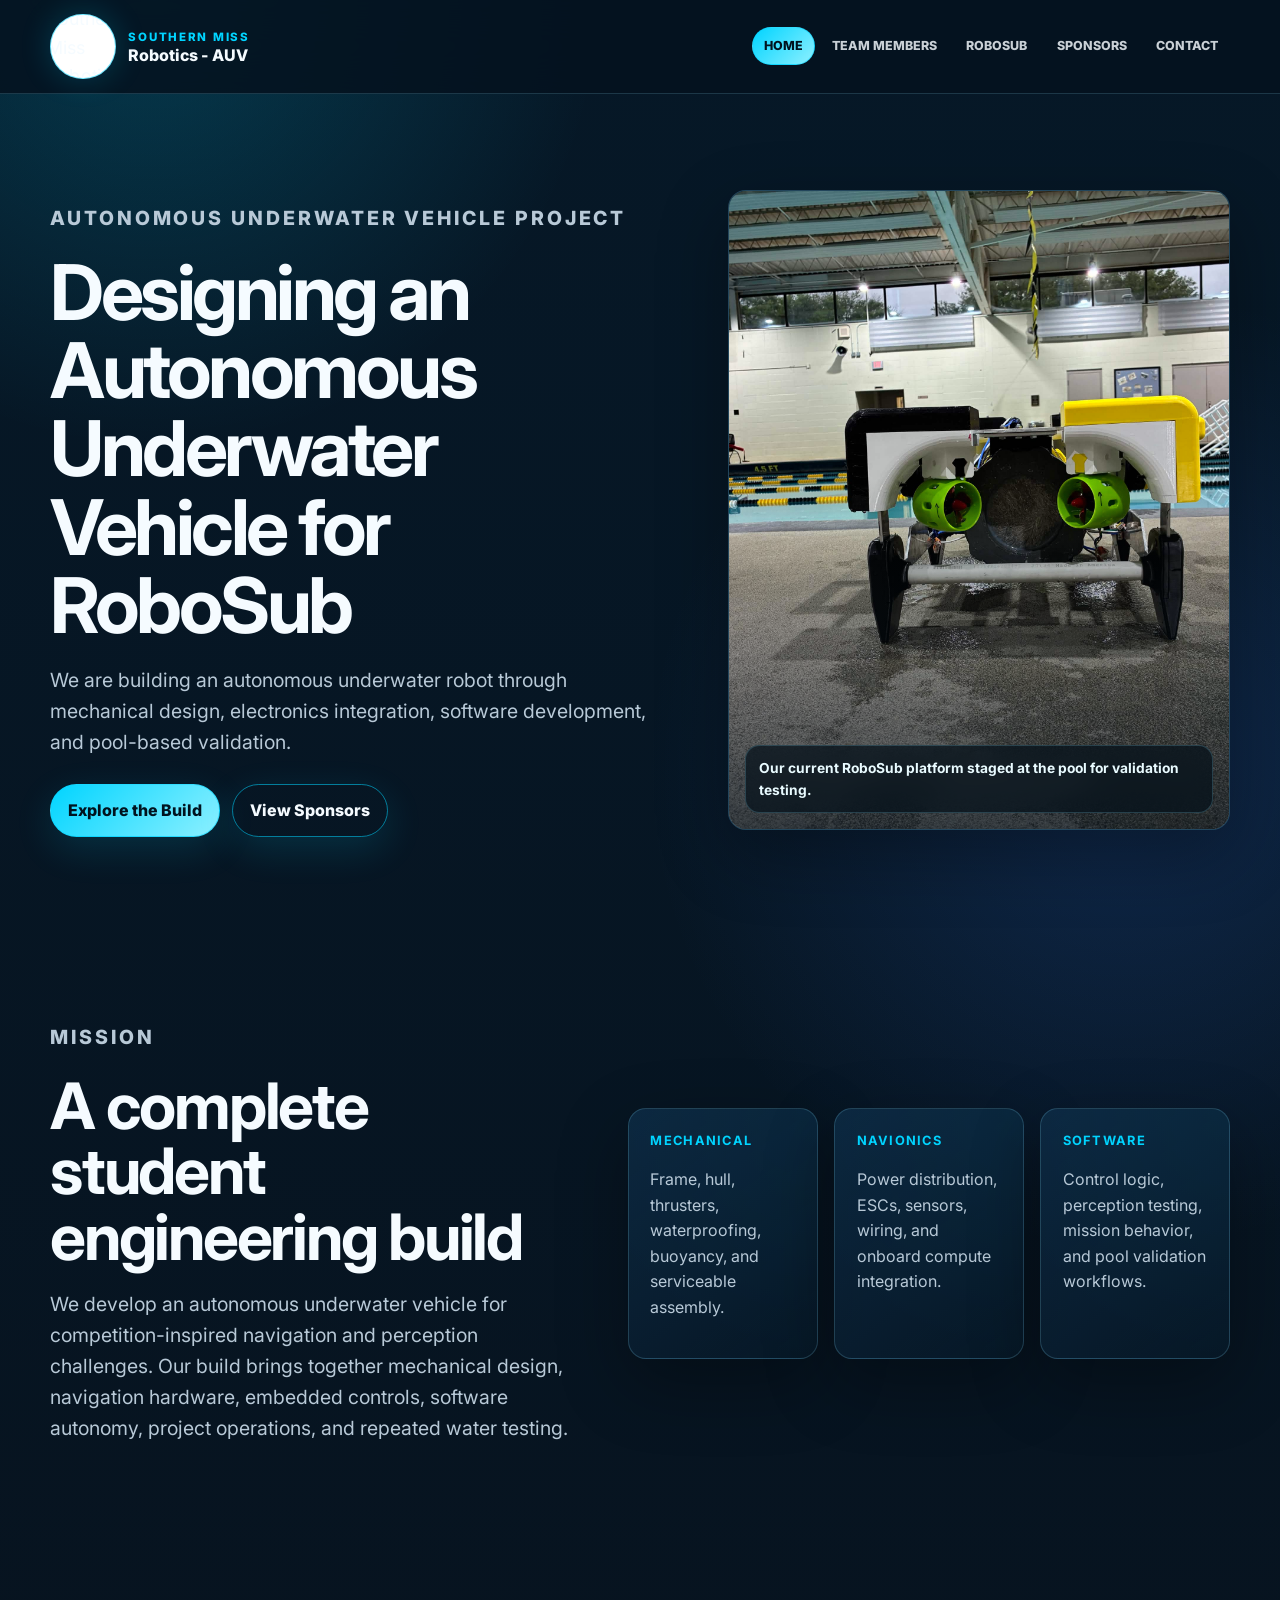
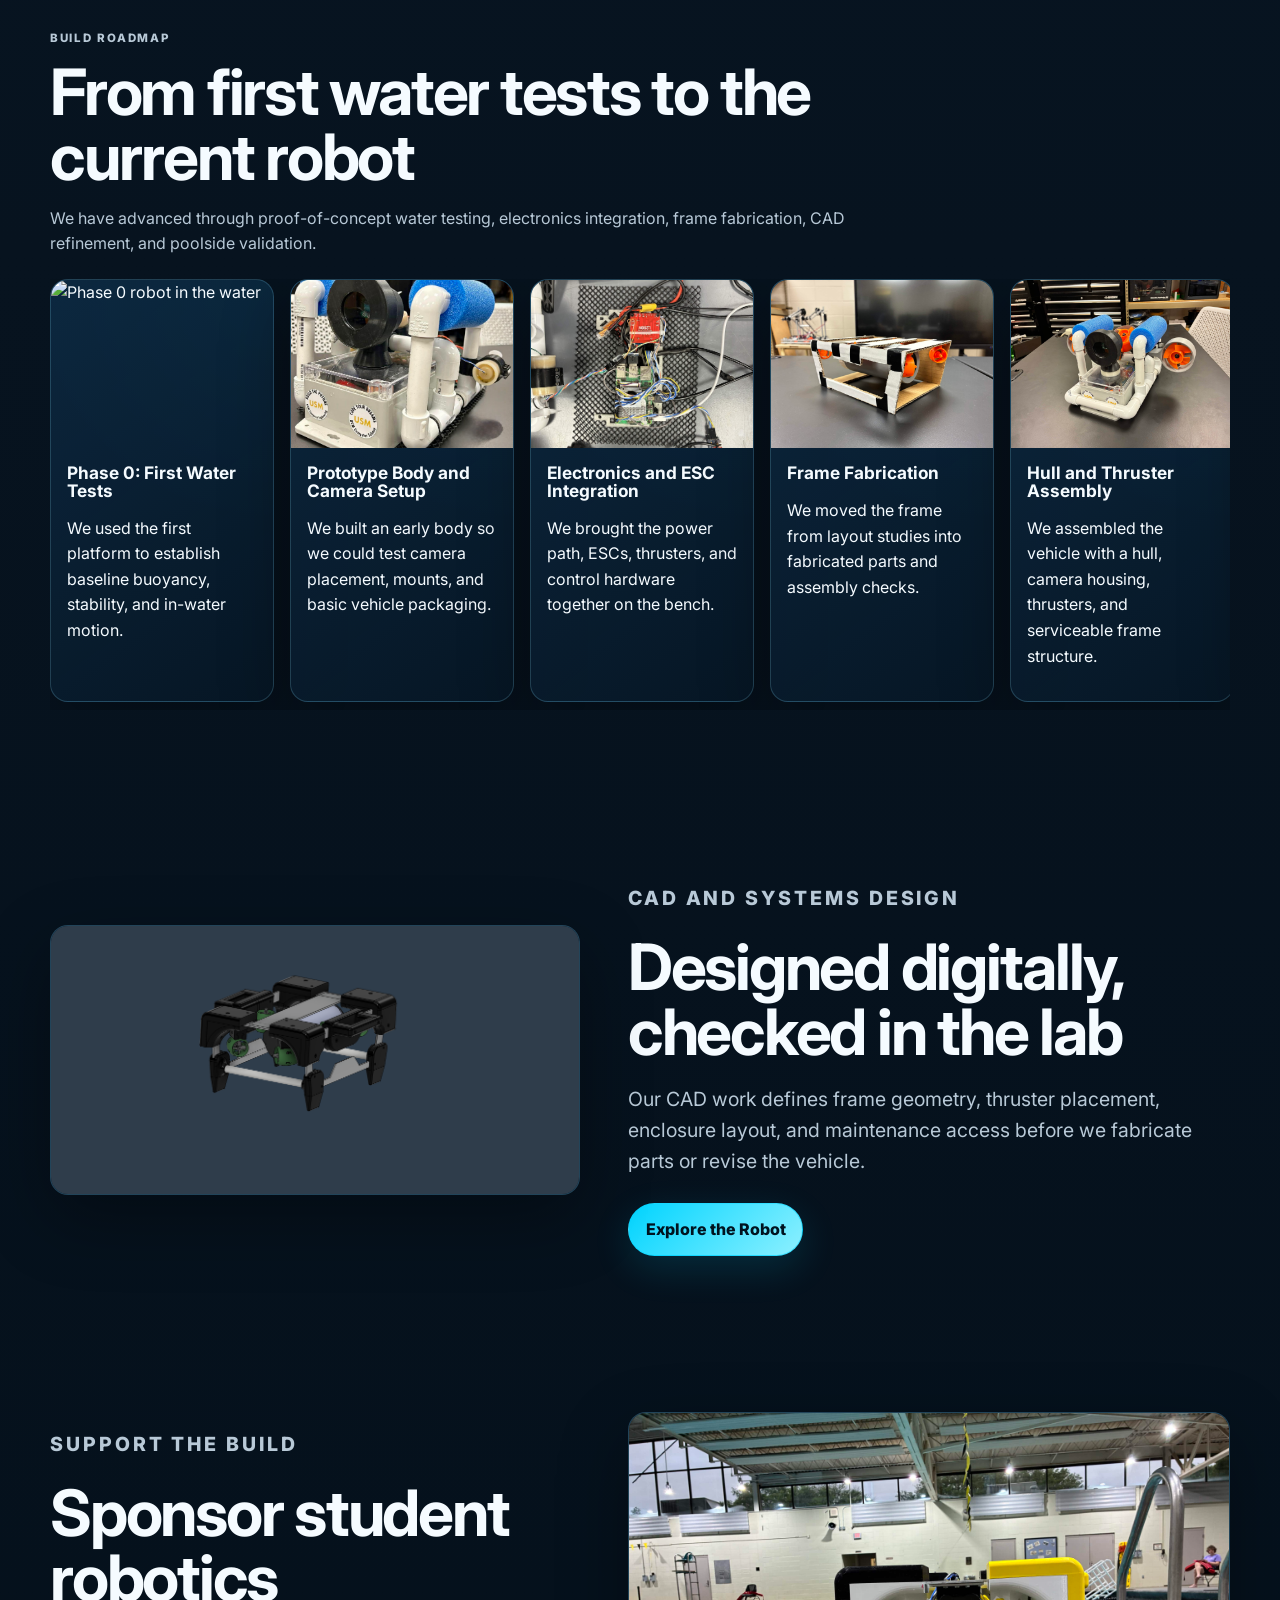
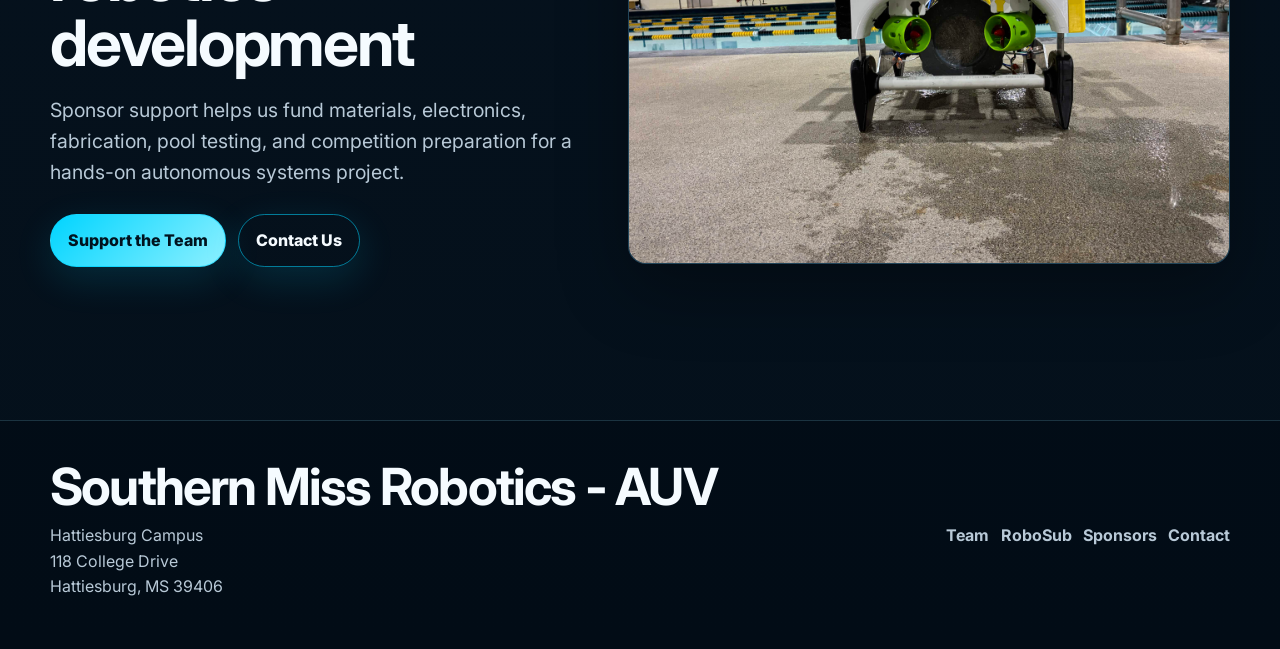
==== commit 0094d73a: "Rename site branding to Southern Miss Robotics AUV" ====
--- a/index.html
+++ b/index.html
@@ -3,21 +3,21 @@
 <head>
   <meta charset="UTF-8">
   <meta name="viewport" content="width=device-width, initial-scale=1.0">
-  <title>Southern Miss RoboSub Team</title>
+  <title>Southern Miss Robotics - AUV</title>
   <link rel="icon" type="image/png" href="assets/usm-robotics-favicon.png">
   <link rel="apple-touch-icon" href="assets/usm-robotics-favicon.png">
-  <link rel="stylesheet" href="CSS/style.css?v=site-modern-11">
+  <link rel="stylesheet" href="CSS/style.css?v=site-modern-13">
 </head>
 <body>
   <header class="site-header">
     <div class="brand-bar">
       <a class="brand" href="index.html">
         <span class="brand-mark"><img src="assets/usm-robotics-logo.png" alt="Southern Miss Robotics logo"></span>
-        <span><span class="brand-kicker">Southern Miss</span><span class="brand-name">RoboSub Team</span></span>
+        <span><span class="brand-kicker">Southern Miss</span><span class="brand-name">Robotics - AUV</span></span>
       </a>
       <nav class="main-nav" aria-label="Primary navigation">
         <a class="active" href="index.html">Home</a>
-        <a href="team.html">Team Members</a>
+        <a href="team.html?v=team-modern">Team Members</a>
         <a href="robosub.html">RoboSub</a>
         <a href="sponsors.html">Sponsors</a>
         <a href="contact.html">Contact</a>
@@ -37,7 +37,7 @@
         </div>
       </div>
       <figure class="hero-media">
-        <img src="assets/images/robosub_website_sorted_assets/01_homepage/home_hero_final_robot_pool_front.jpg" alt="Southern Miss RoboSub robot beside the pool after testing">
+        <img src="assets/images/robosub_website_sorted_assets/01_homepage/home_hero_final_robot_pool_front.jpg" alt="Southern Miss Robotics - AUV robot beside the pool after testing">
         <figcaption class="caption-chip">Our current RoboSub platform staged at the pool for validation testing.</figcaption>
       </figure>
     </section>
@@ -101,8 +101,8 @@
 
   <footer class="site-footer">
     <div class="footer-card">
-      <div><h2>Southern Miss RoboSub Team</h2><address>Hattiesburg Campus<br>118 College Drive<br>Hattiesburg, MS 39406</address></div>
-      <nav class="footer-links" aria-label="Footer navigation"><a href="team.html">Team</a><a href="robosub.html">RoboSub</a><a href="sponsors.html">Sponsors</a><a href="contact.html">Contact</a></nav>
+      <div><h2>Southern Miss Robotics - AUV</h2><address>Hattiesburg Campus<br>118 College Drive<br>Hattiesburg, MS 39406</address></div>
+      <nav class="footer-links" aria-label="Footer navigation"><a href="team.html?v=team-modern">Team</a><a href="robosub.html">RoboSub</a><a href="sponsors.html">Sponsors</a><a href="contact.html">Contact</a></nav>
     </div>
   </footer>
 </body>
--- a/CSS/style.css
+++ b/CSS/style.css
@@ -348,6 +348,83 @@
   grid-template-columns: repeat(4, minmax(0, 1fr));
 }
 
+.sponsor-list-section {
+  padding: clamp(3rem, 6vw, 5rem) 0;
+}
+
+.sponsor-grid {
+  display: grid;
+  gap: 1rem;
+}
+
+.sponsor-card {
+  display: grid;
+  grid-template-columns: minmax(11rem, 0.32fr) minmax(0, 1fr);
+  gap: clamp(1rem, 3vw, 2rem);
+  align-items: center;
+  padding: clamp(1rem, 3vw, 1.6rem);
+  border: 1px solid var(--line);
+  border-radius: var(--radius);
+  background:
+    linear-gradient(145deg, rgba(13, 43, 69, 0.84), rgba(7, 24, 39, 0.74)),
+    radial-gradient(circle at 100% 0%, rgba(255, 199, 44, 0.12), transparent 16rem);
+  box-shadow: var(--shadow);
+}
+
+.sponsor-card-compact {
+  grid-template-columns: minmax(8rem, 0.22fr) minmax(0, 1fr);
+}
+
+.sponsor-logo-mark {
+  display: grid;
+  min-height: 10rem;
+  place-items: center;
+  border: 1px solid rgba(255, 199, 44, 0.34);
+  border-radius: calc(var(--radius) - 4px);
+  color: var(--gold);
+  font-size: clamp(2rem, 5vw, 3.4rem);
+  font-weight: 800;
+  background: rgba(2, 15, 25, 0.62);
+}
+
+.sponsor-card-compact .sponsor-logo-mark {
+  min-height: 8rem;
+  font-size: clamp(1.55rem, 4vw, 2.5rem);
+}
+
+.sponsor-logo-image {
+  padding: clamp(1rem, 3vw, 1.4rem);
+  background: rgba(255, 255, 255, 0.95);
+}
+
+.sponsor-logo-image img {
+  display: block;
+  width: min(100%, 20rem);
+  max-height: 8rem;
+  object-fit: contain;
+}
+
+.sponsor-logo-seal img {
+  max-height: 7rem;
+}
+
+.sponsor-logo-dark {
+  background: rgba(2, 15, 25, 0.72);
+}
+
+.sponsor-card h3 {
+  margin-top: 0.45rem;
+  font-size: clamp(1.7rem, 4vw, 3rem);
+}
+
+.sponsor-card-compact h3 {
+  font-size: clamp(1.35rem, 3vw, 2.15rem);
+}
+
+.sponsor-card p {
+  color: var(--muted);
+}
+
 .feature-card p,
 .stat-card p,
 .tier-card p,
@@ -458,6 +535,41 @@
   min-height: 20rem;
   object-fit: cover;
   border-radius: calc(var(--radius) - 4px);
+}
+
+.video-showcase-section {
+  width: min(var(--max), calc(100% - 2rem));
+  margin: 0 auto;
+  padding: clamp(3rem, 6vw, 5rem) 0;
+}
+
+.video-tile {
+  overflow: hidden;
+  border: 1px solid var(--line);
+  border-radius: var(--radius);
+  background: var(--panel);
+  box-shadow: var(--shadow);
+}
+
+.video-tile video {
+  display: block;
+  width: 100%;
+  aspect-ratio: 16 / 9;
+  background: #020f19;
+}
+
+.video-tile-featured {
+  max-width: 58rem;
+}
+
+.video-tile figcaption {
+  padding: 0.9rem 1rem 1rem;
+  color: var(--muted);
+}
+
+.video-tile figcaption strong {
+  display: block;
+  color: var(--text);
 }
 
 .compact-media-section {
@@ -596,11 +708,24 @@
 .team-page {
   width: min(var(--max), calc(100% - 2rem));
   margin: 0 auto;
-  padding: clamp(3rem, 6vw, 5rem) 0;
+  padding: clamp(2rem, 5vw, 4rem) 0 clamp(4rem, 7vw, 6rem);
+}
+
+.team-hero .page-hero-media img {
+  object-position: center 38%;
+}
+
+.team-focus-section {
+  padding: clamp(1rem, 3vw, 2rem) 0 clamp(2rem, 5vw, 4rem);
 }
 
 .team-roster-header {
+  max-width: 48rem;
   margin-bottom: 1.5rem;
+}
+
+.team-roster-header h2 {
+  margin-top: 0.45rem;
 }
 
 .team-roster-grid {
@@ -611,7 +736,7 @@
 
 .team-member-card {
   position: relative;
-  min-height: 18rem;
+  min-height: 20rem;
   margin: 0;
   overflow: hidden;
   border: 1px solid var(--line);
@@ -628,8 +753,13 @@
   display: block;
   width: 100%;
   height: 100%;
-  min-height: 18rem;
+  min-height: 20rem;
   object-fit: cover;
+  transition: transform 200ms ease;
+}
+
+.team-member-card:hover img {
+  transform: scale(1.035);
 }
 
 .team-member-card figcaption {
@@ -661,6 +791,7 @@
   .hero,
   .split-section,
   .page-hero,
+  .sponsor-card,
   .video-card {
     grid-template-columns: 1fr;
   }
